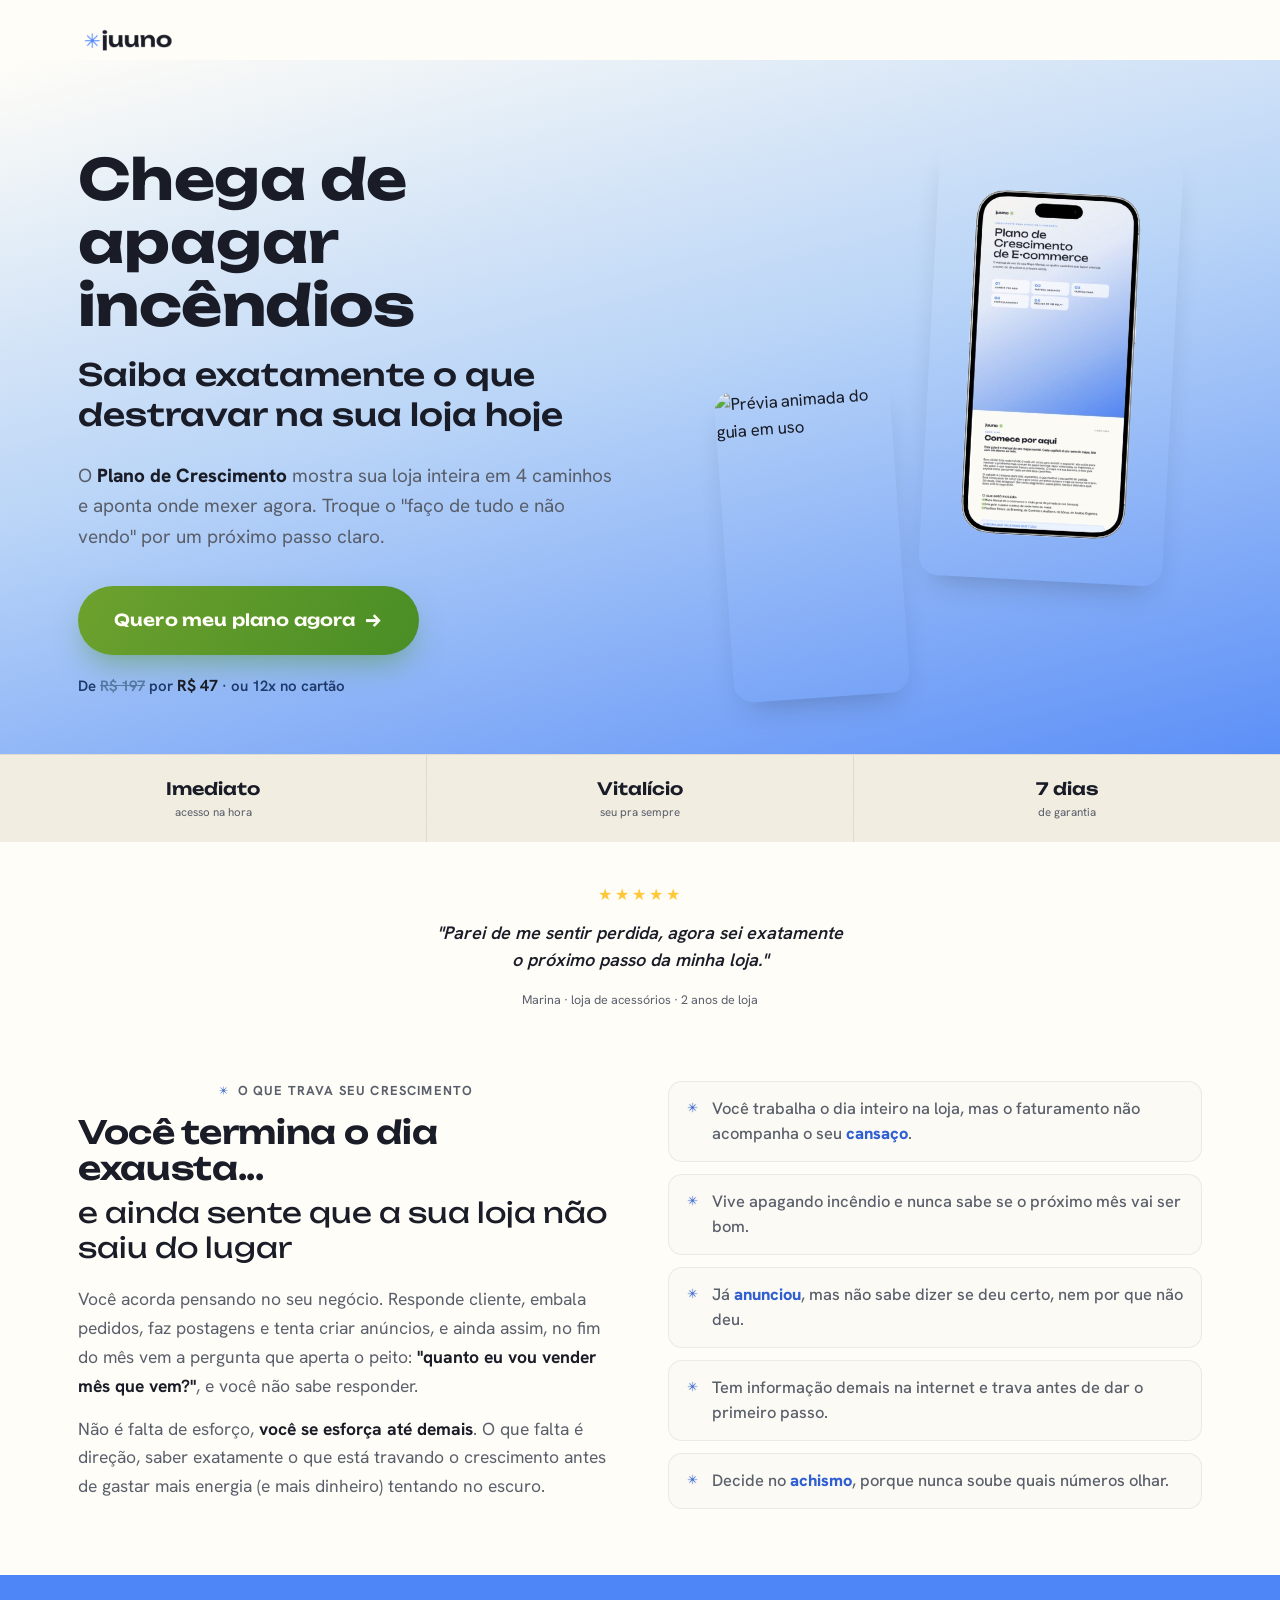
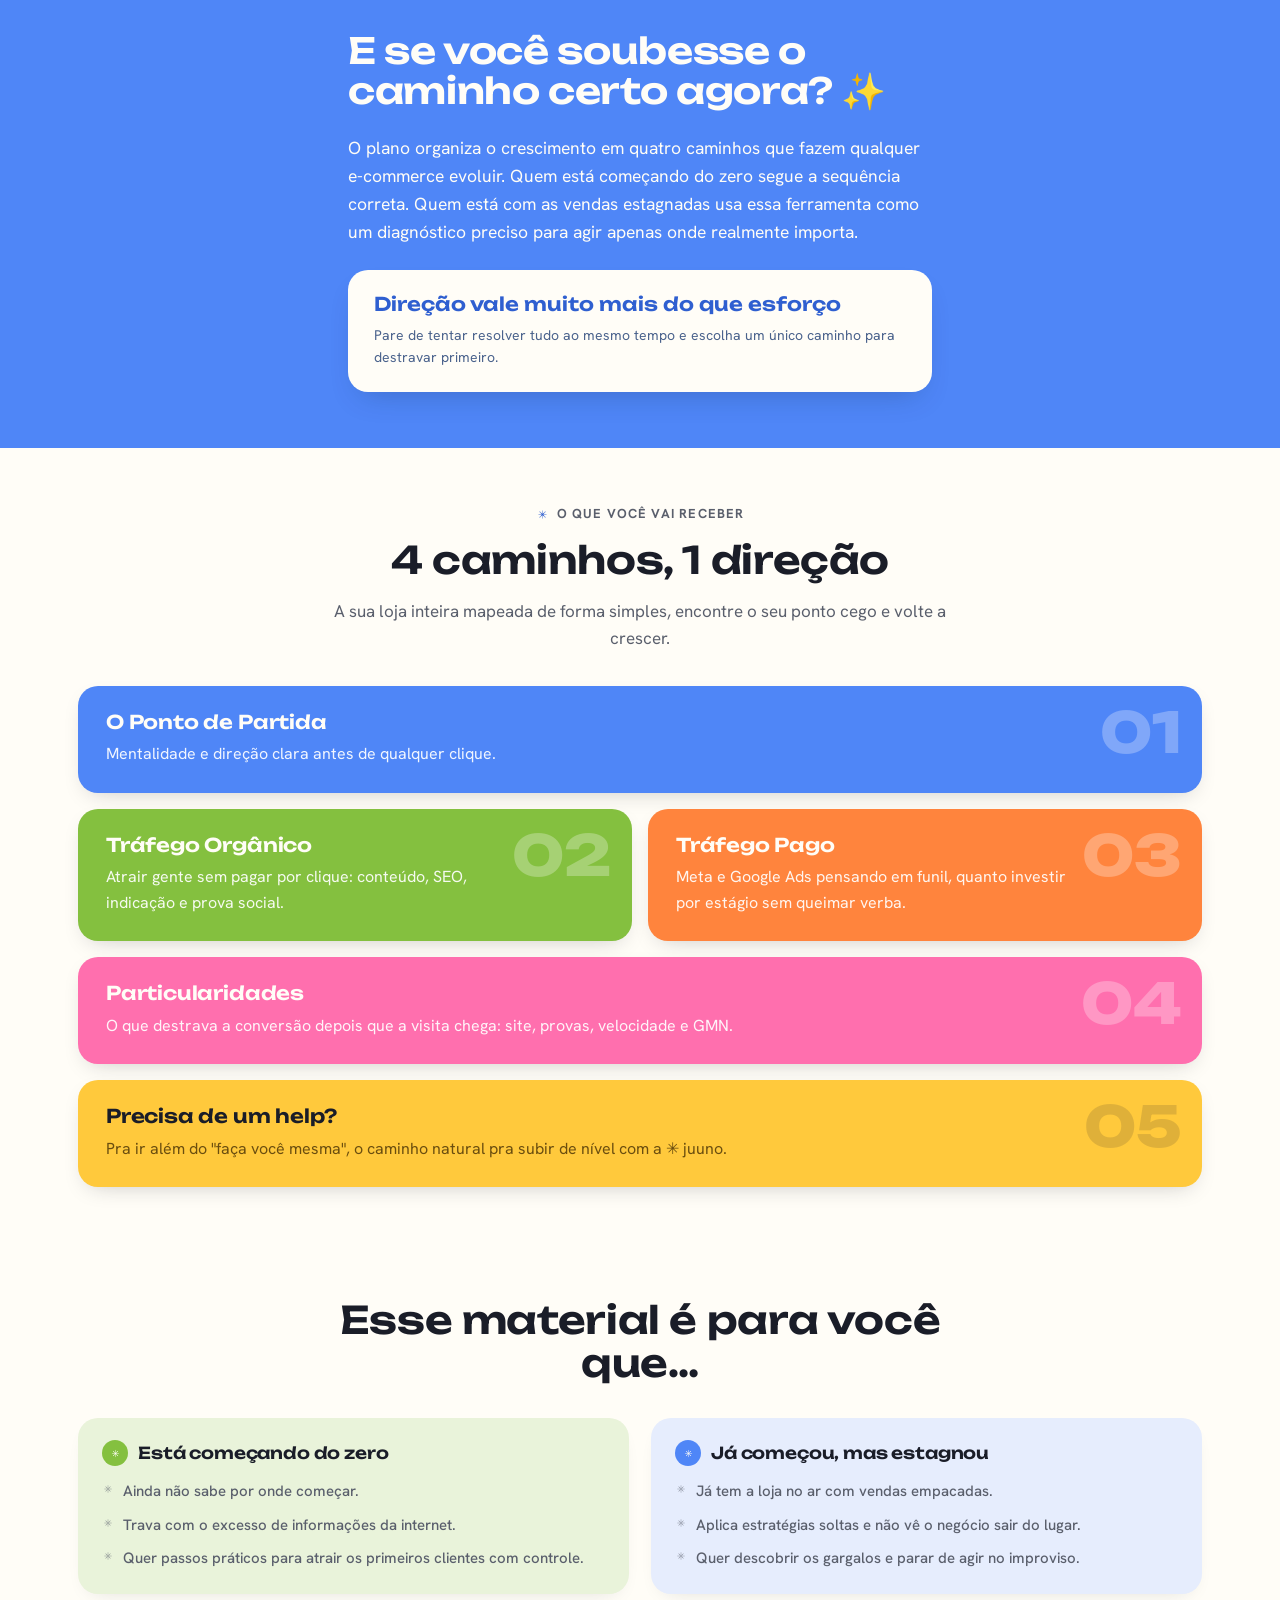
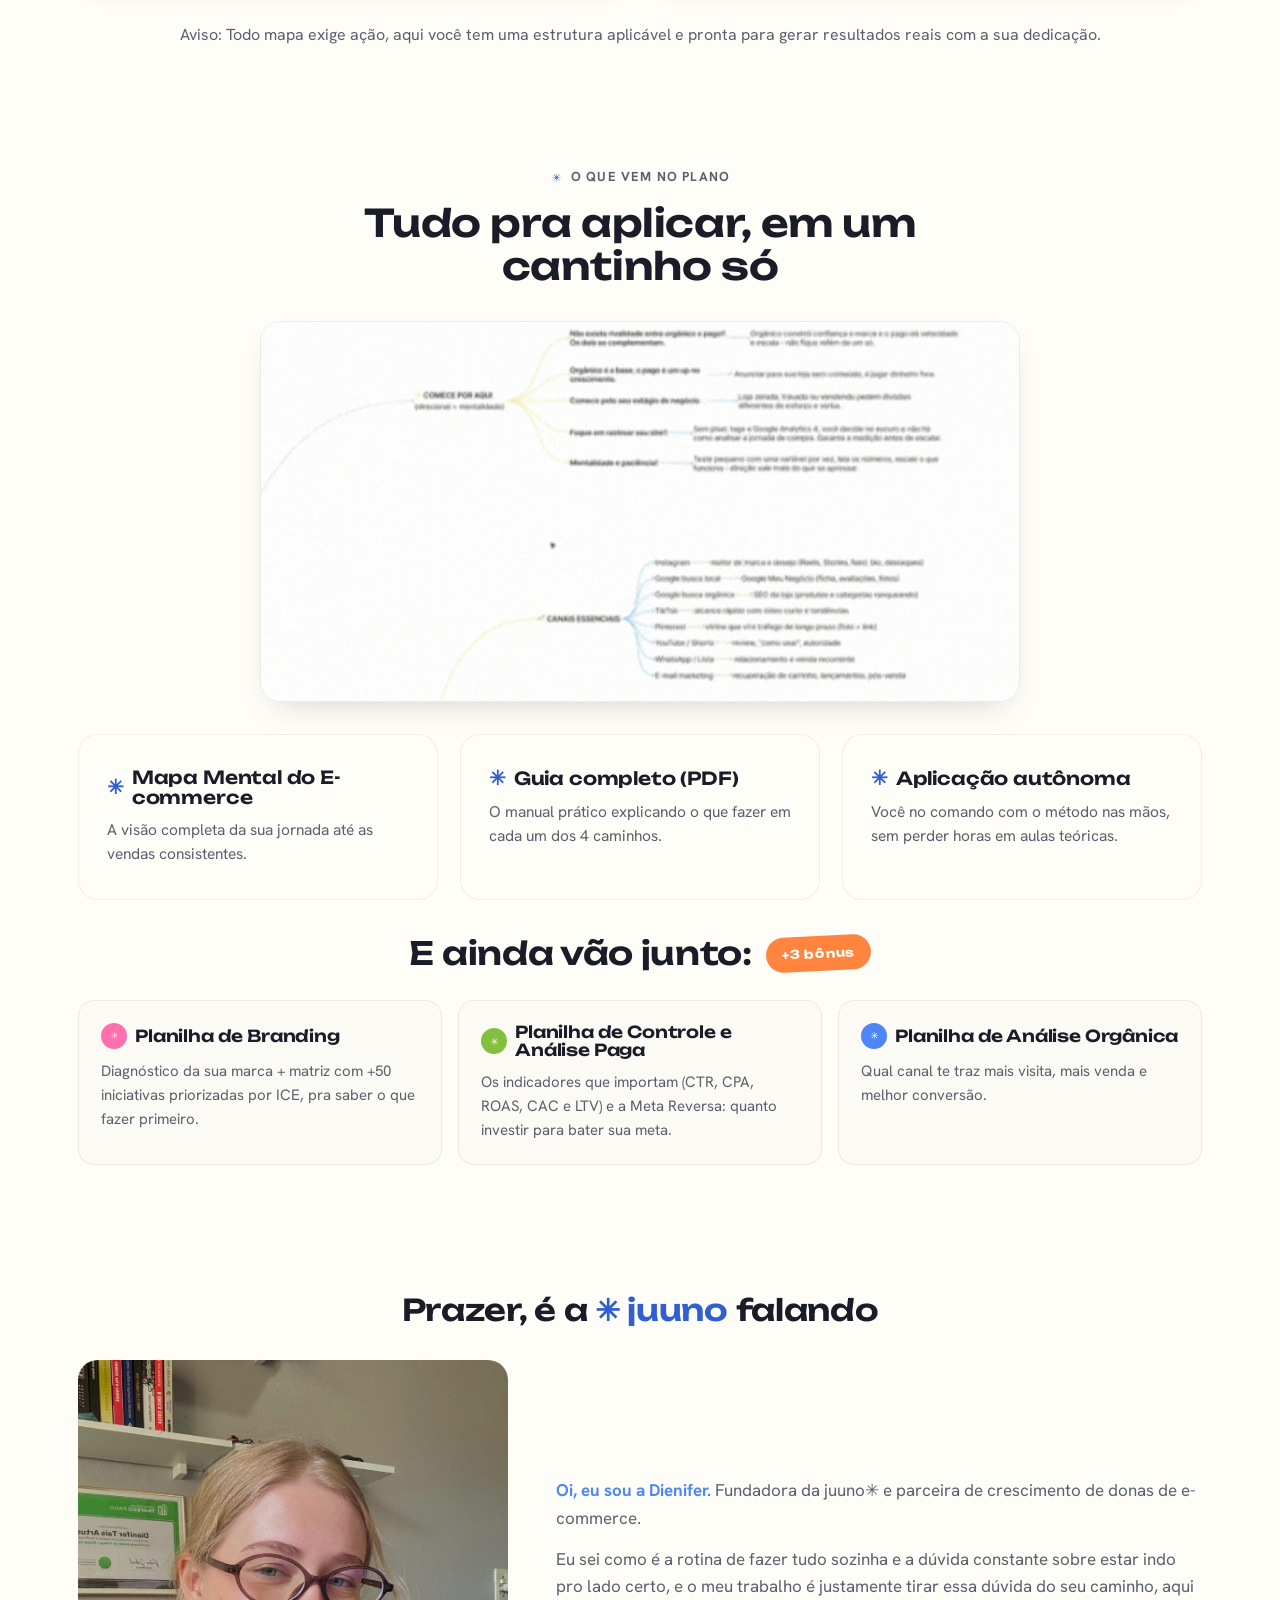
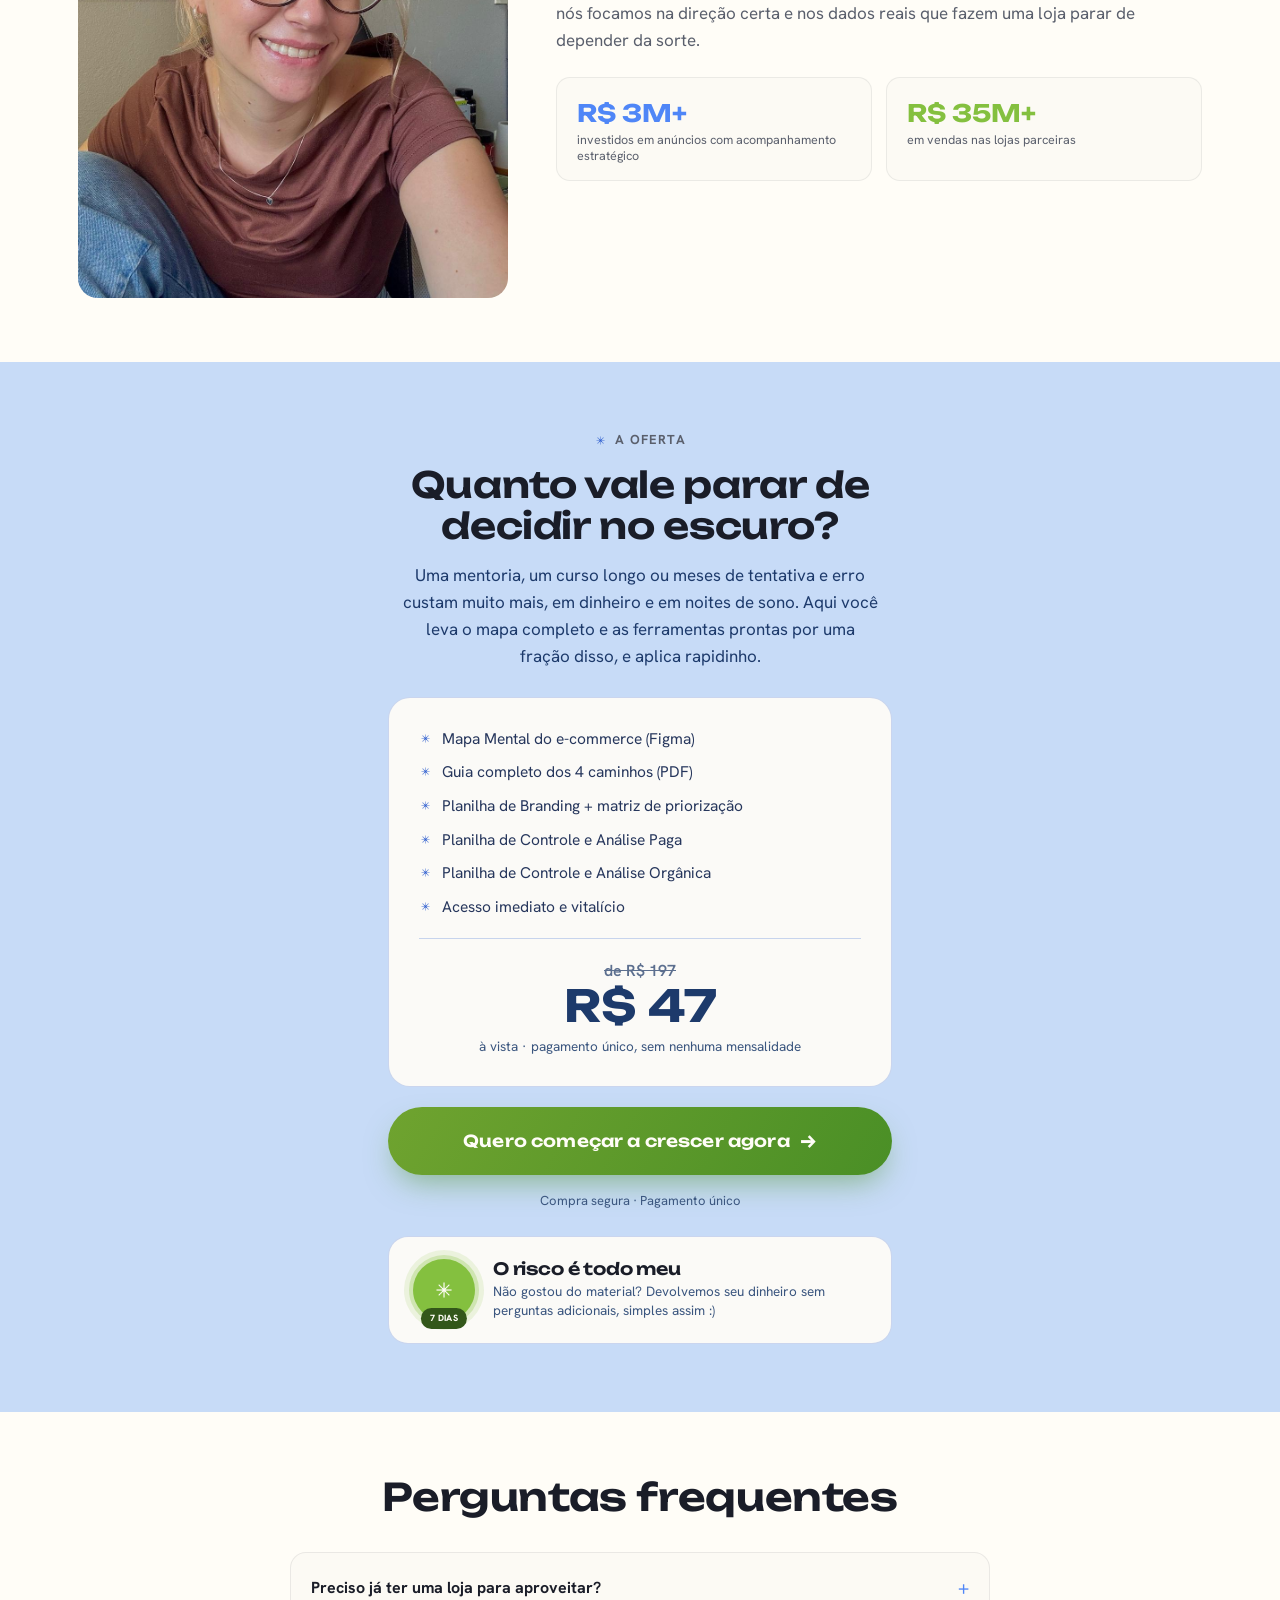
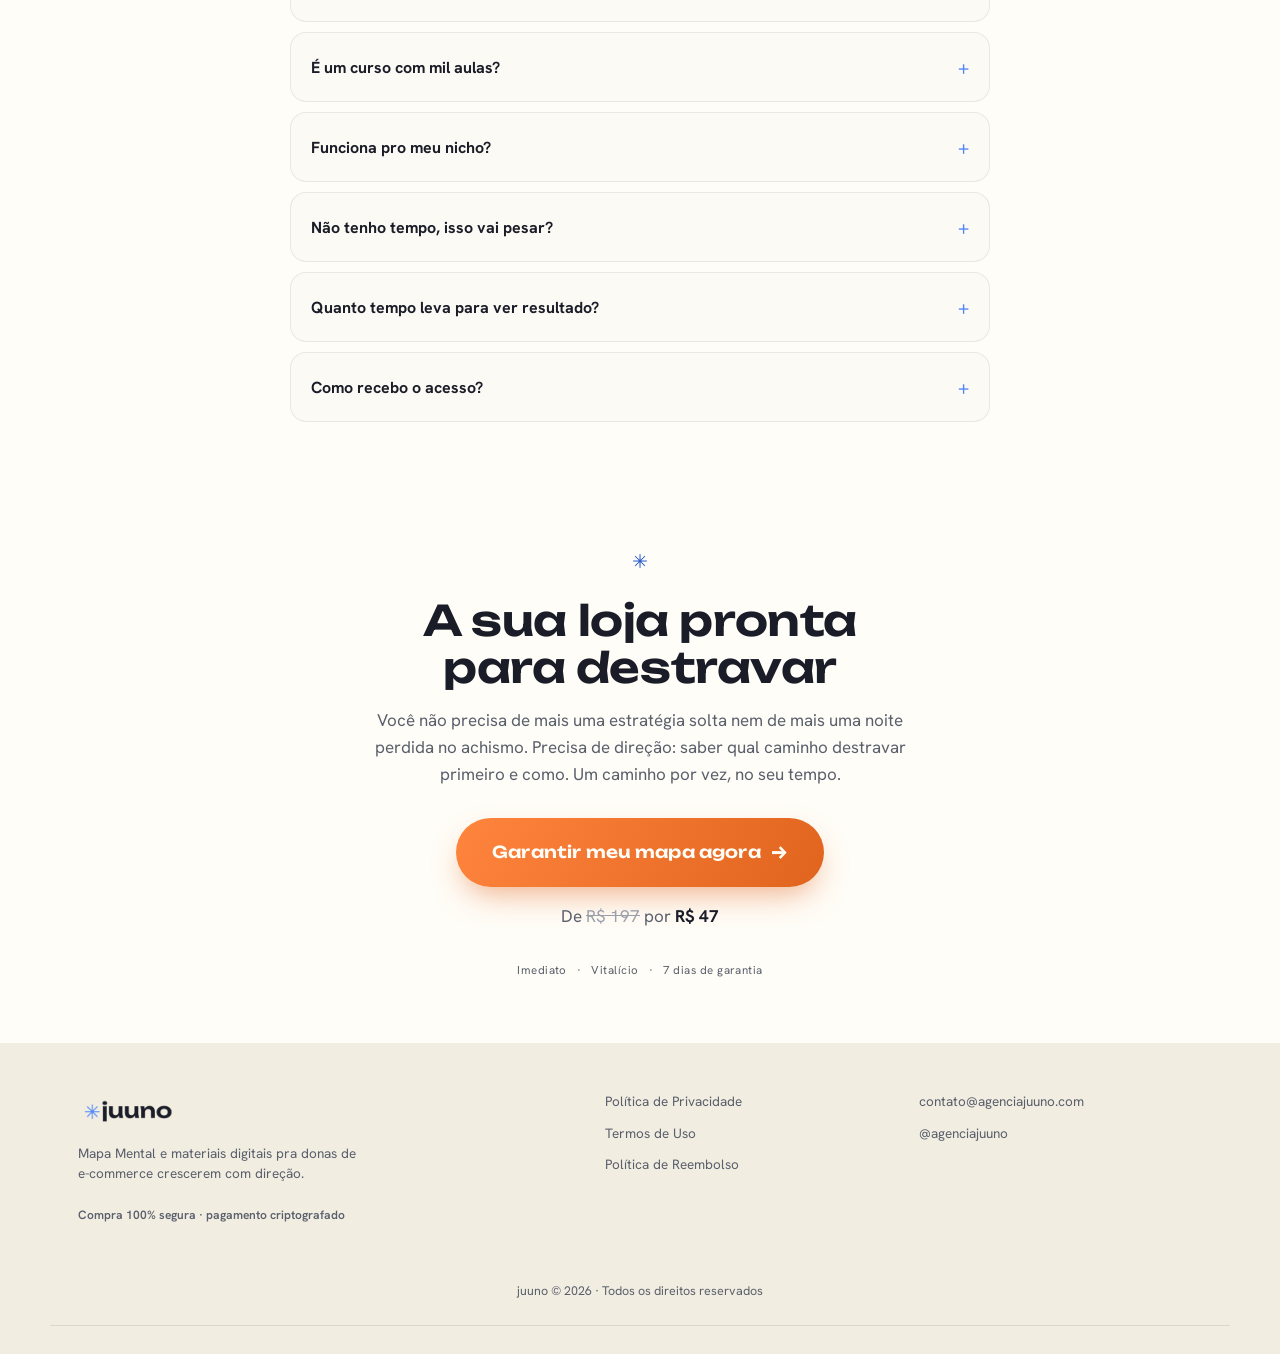
==== index.html @ b451f1db "Primeira publicação da LP: página de vendas, políticas de privacidade, termos de uso e reembolso Co-" ====
<!DOCTYPE html>
<html lang="pt-BR">
<head>
<!--
  NOTAS PARA A DIENIFER ANTES DE PUBLICAR (não aparecem para o visitante):
  1. Trocar o link do botão de compra — procure por data-checkout="#comprar" e troque pelo link real (Hotmart/Kiwify).
  2. Preço de ancoragem definido como R$ 197 e garantia como 7 dias (exemplos do próprio documento de copy). Ajuste se for outro valor.
-->
<meta charset="UTF-8">
<meta name="viewport" content="width=device-width, initial-scale=1.0">
<title>Plano de Crescimento de E-commerce: venda mais | juuno</title>
<meta name="description" content="Descubra o que trava a sua loja virtual e o que fazer para vender mais. Mapa mental, guia e planilhas prontas para o seu e-commerce crescer. Acesso por R$ 47.">
<link rel="canonical" href="/plano-de-crescimento-ecommerce">

<!-- Brand fonts (Unbounded + Hanken Grotesk) are embedded below as @font-face, self-hosted so the page has zero external font requests. -->

<script type="application/ld+json">
{
  "@context": "https://schema.org",
  "@type": "FAQPage",
  "mainEntity": [
    {"@type":"Question","name":"Preciso já ter uma loja para aproveitar?","acceptedAnswer":{"@type":"Answer","text":"Não. O material atende quem está começando do zero e quem já vende mas estagnou. Muda só o seu ponto de partida."}},
    {"@type":"Question","name":"É um curso com dezenas de aulas em vídeo?","acceptedAnswer":{"@type":"Answer","text":"Não. É um material de estudo e aplicação (mapa mental, guia em PDF e planilhas) para você aplicar no seu ritmo. Direto ao ponto, sem enrolação."}},
    {"@type":"Question","name":"Funciona para o meu nicho?","acceptedAnswer":{"@type":"Answer","text":"Sim. Os 4 caminhos valem para qualquer e-commerce, você adapta as ações à sua realidade."}},
    {"@type":"Question","name":"Não tenho tempo para mais uma estratégia. Isso vai pesar?","acceptedAnswer":{"@type":"Answer","text":"A proposta é o contrário: te dar direção para você fazer menos e no lugar certo. A regra do material é escolher um caminho por vez."}},
    {"@type":"Question","name":"Quanto tempo leva para ver resultado?","acceptedAnswer":{"@type":"Answer","text":"Depende da sua aplicação, a clareza e a direção são imediatas. O resultado vem de agir no caminho certo."}},
    {"@type":"Question","name":"Como recebo o acesso?","acceptedAnswer":{"@type":"Answer","text":"Logo após a compra, por e-mail, com tudo para baixar na hora."}},
    {"@type":"Question","name":"Meu e-commerce não vende, o que fazer?","acceptedAnswer":{"@type":"Answer","text":"O primeiro passo é descobrir qual dos 4 caminhos de crescimento está travado: direcional, tráfego orgânico, tráfego pago ou particularidades da loja. O Plano de Crescimento organiza esse diagnóstico para você agir só onde importa."}}
  ]
}
</script>

<style>

@font-face {
  font-family:'Unbounded';
  src:url([data-uri]) format('truetype-variations'), url([data-uri]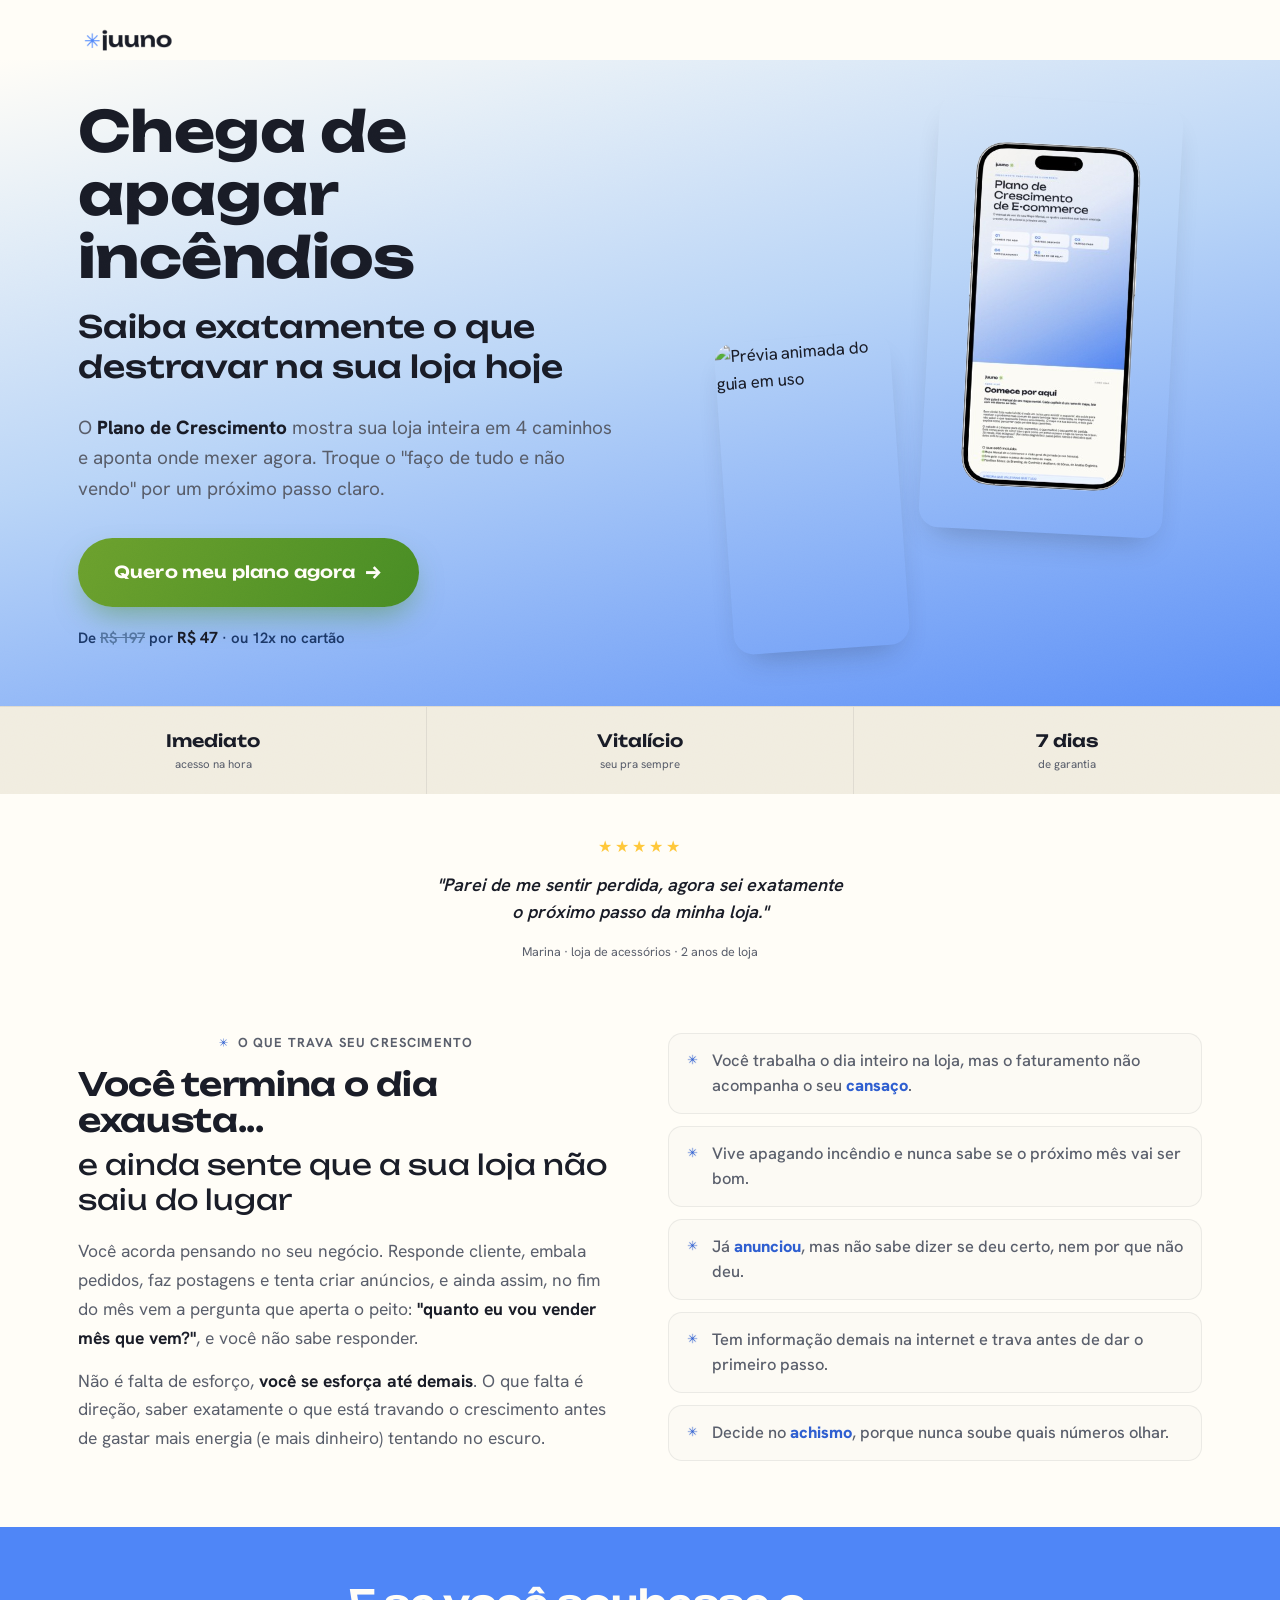
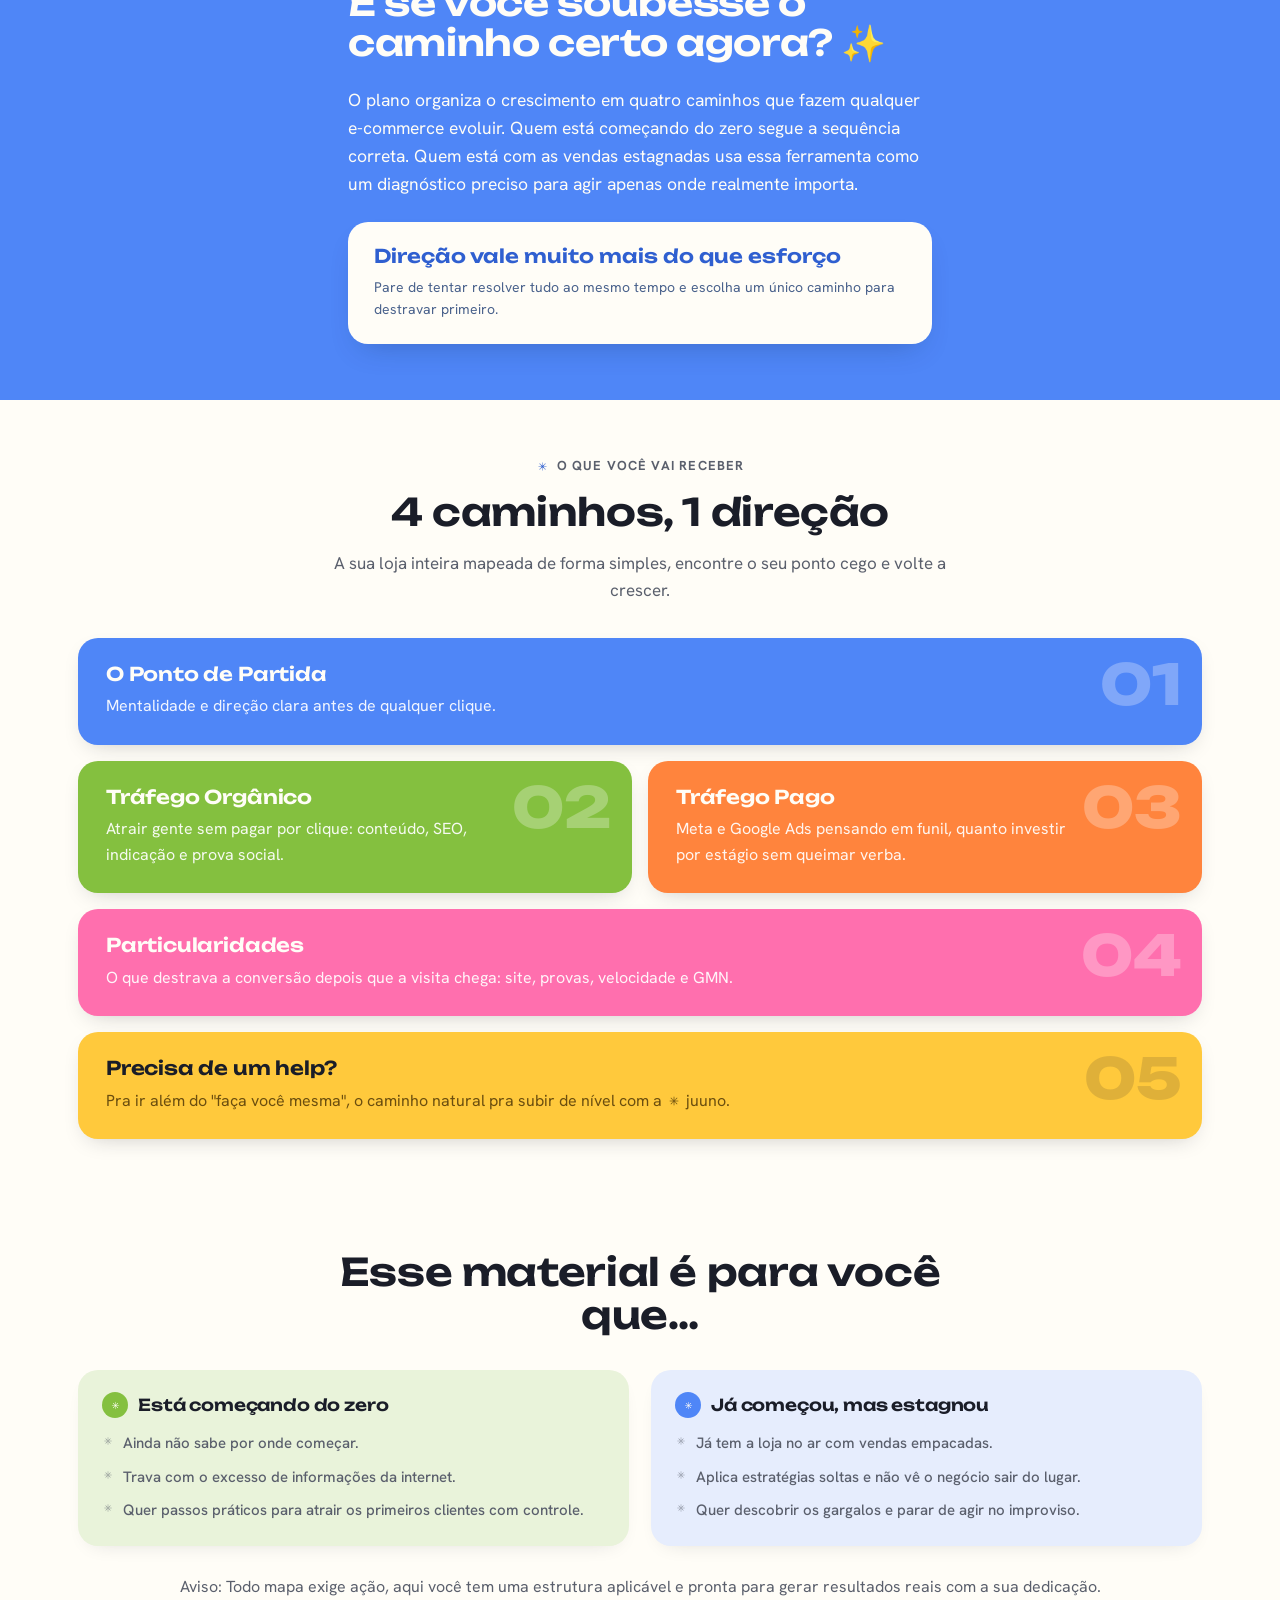
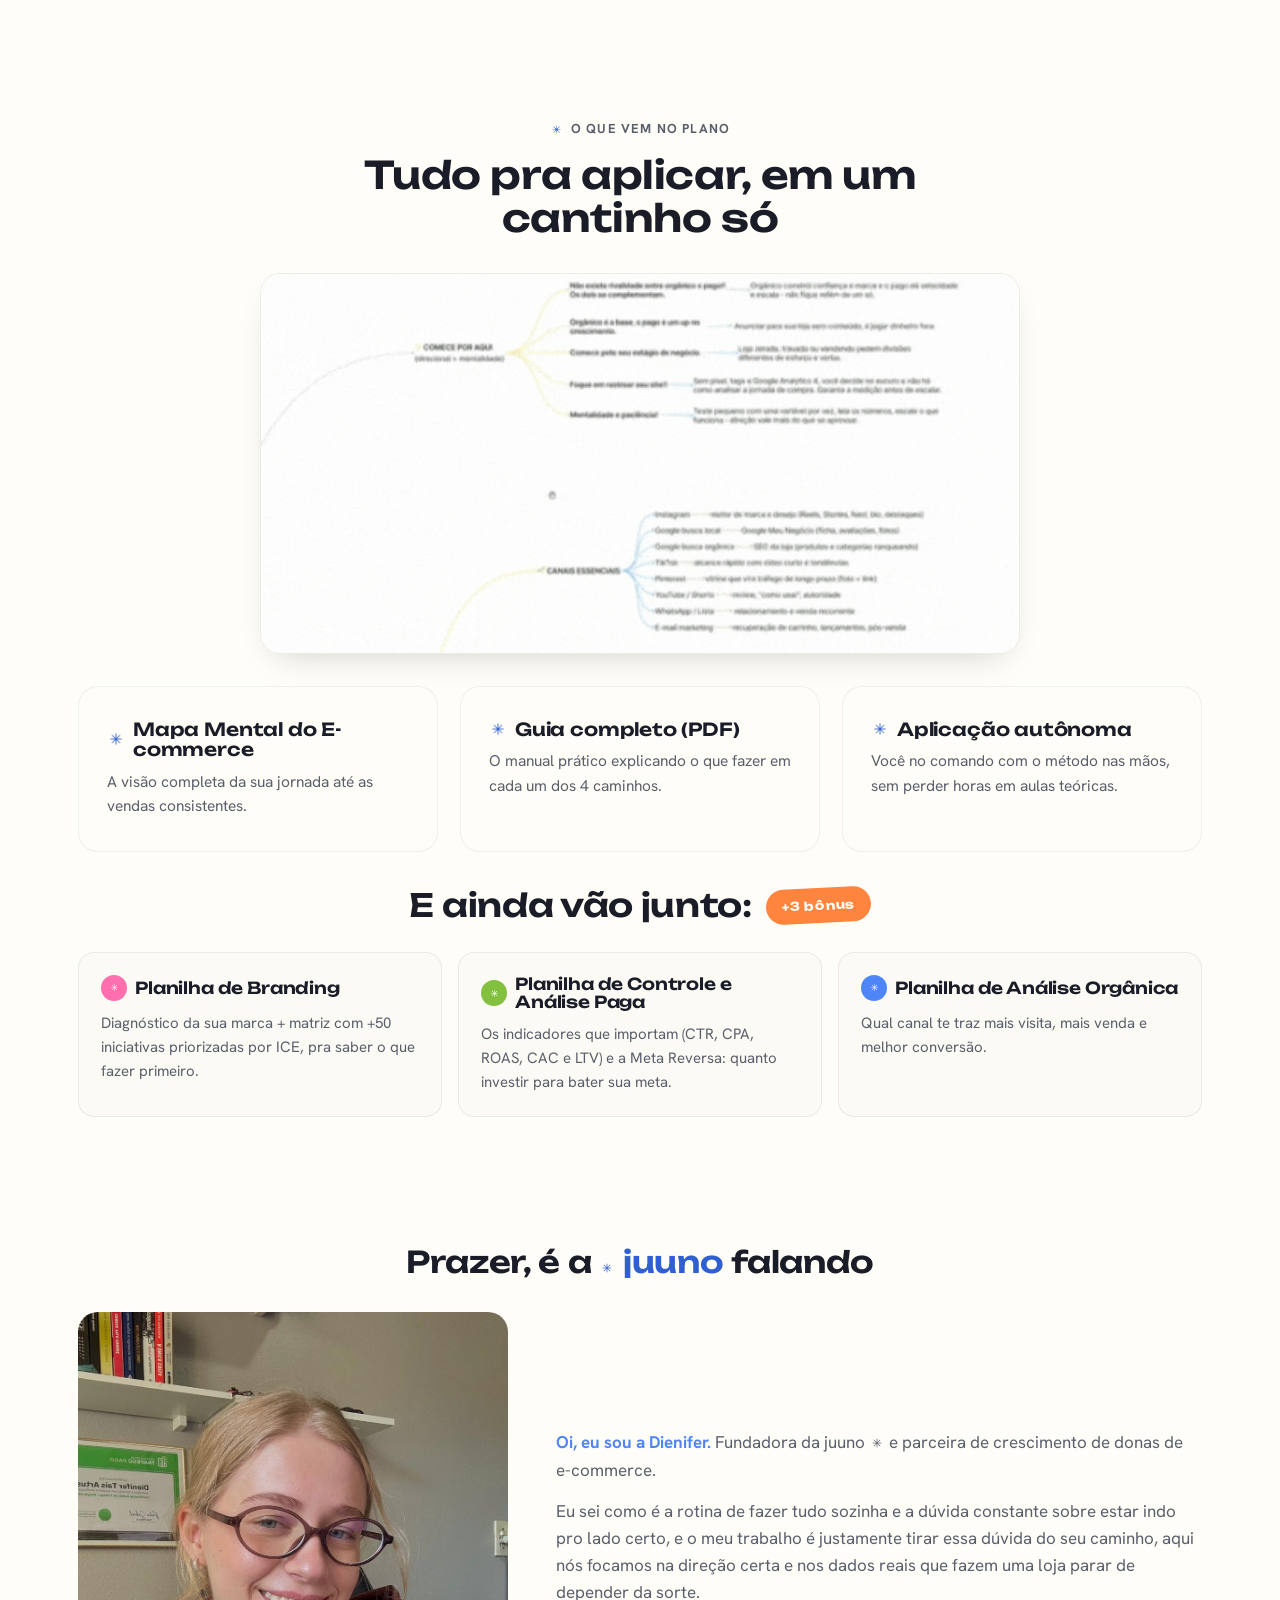
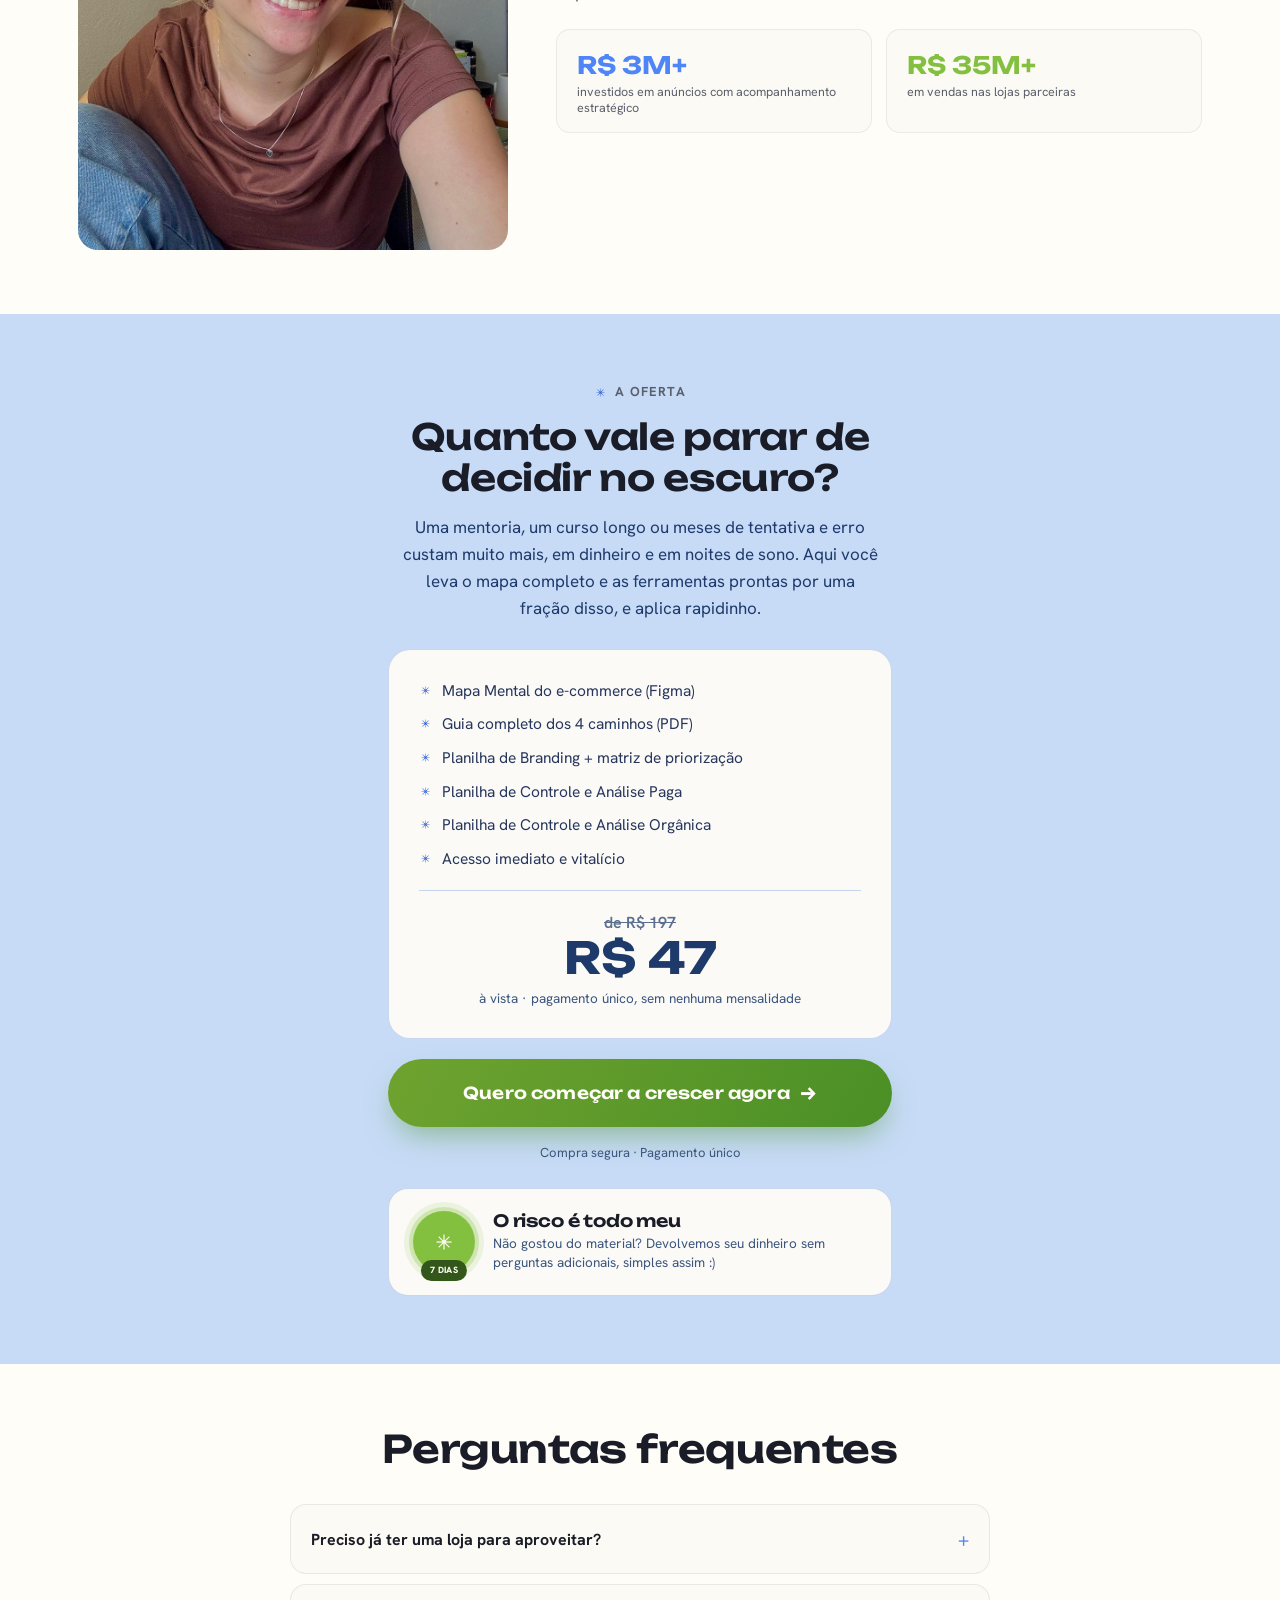
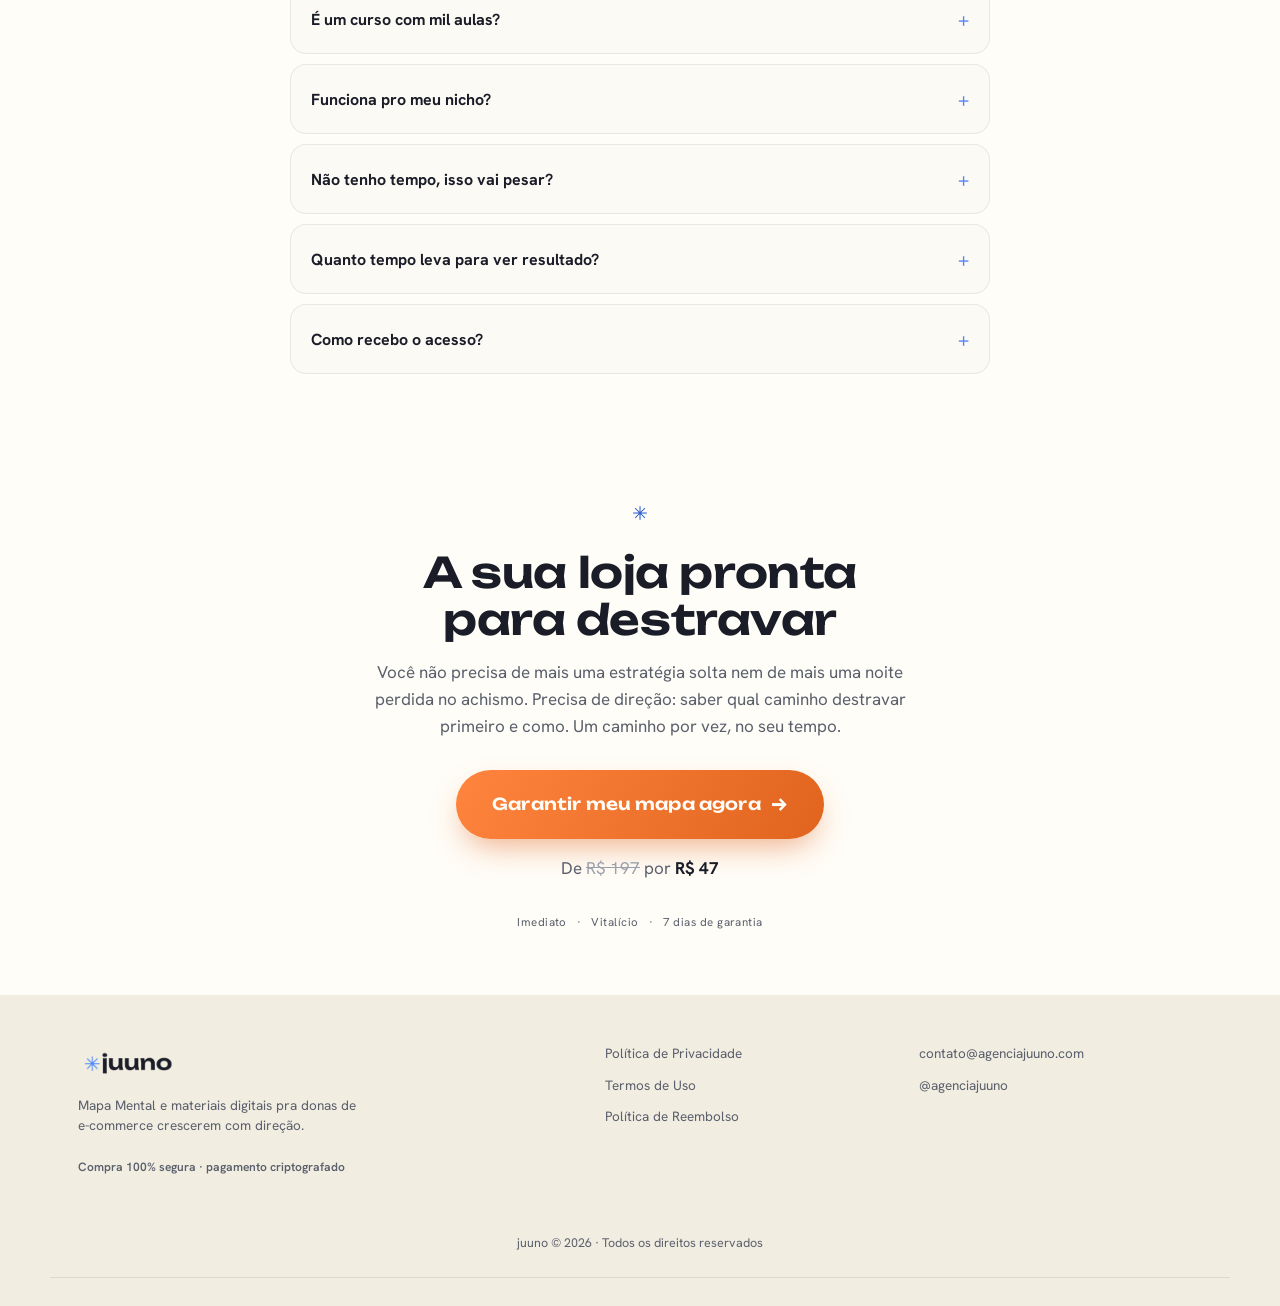
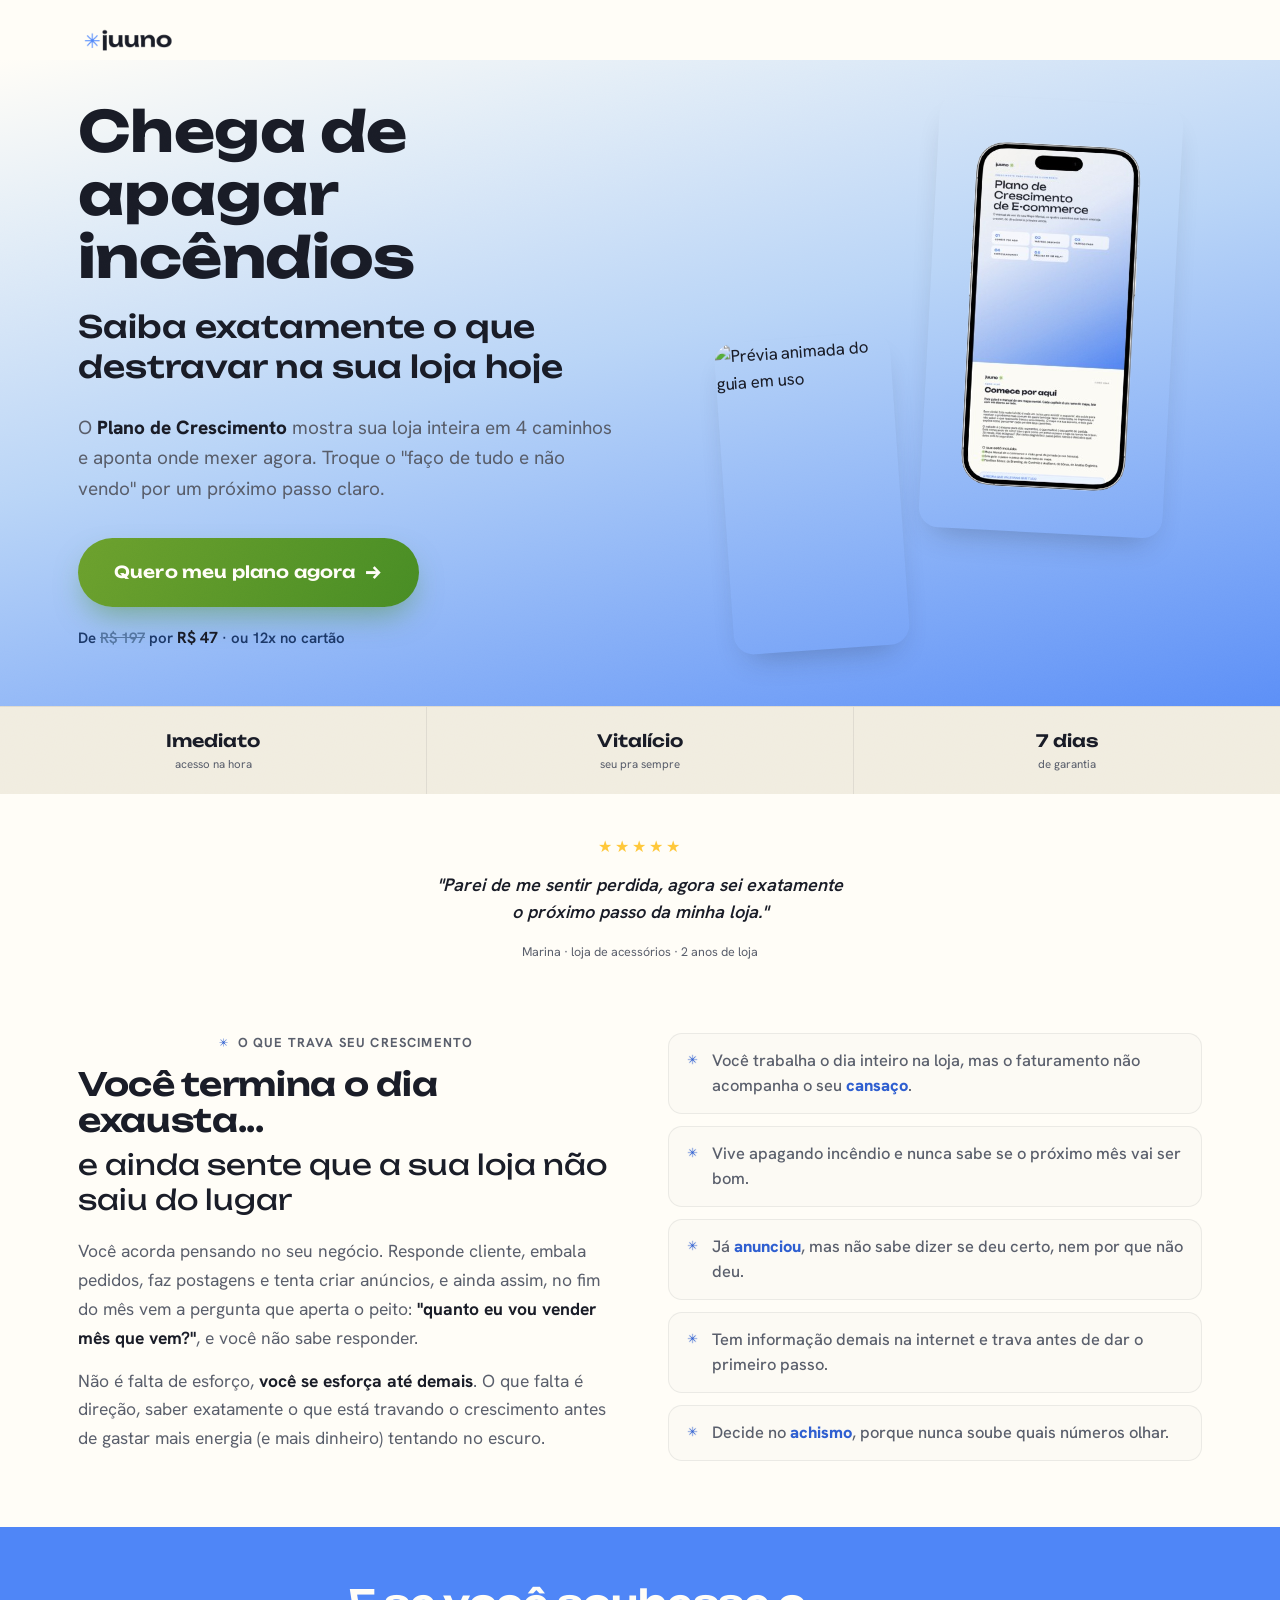
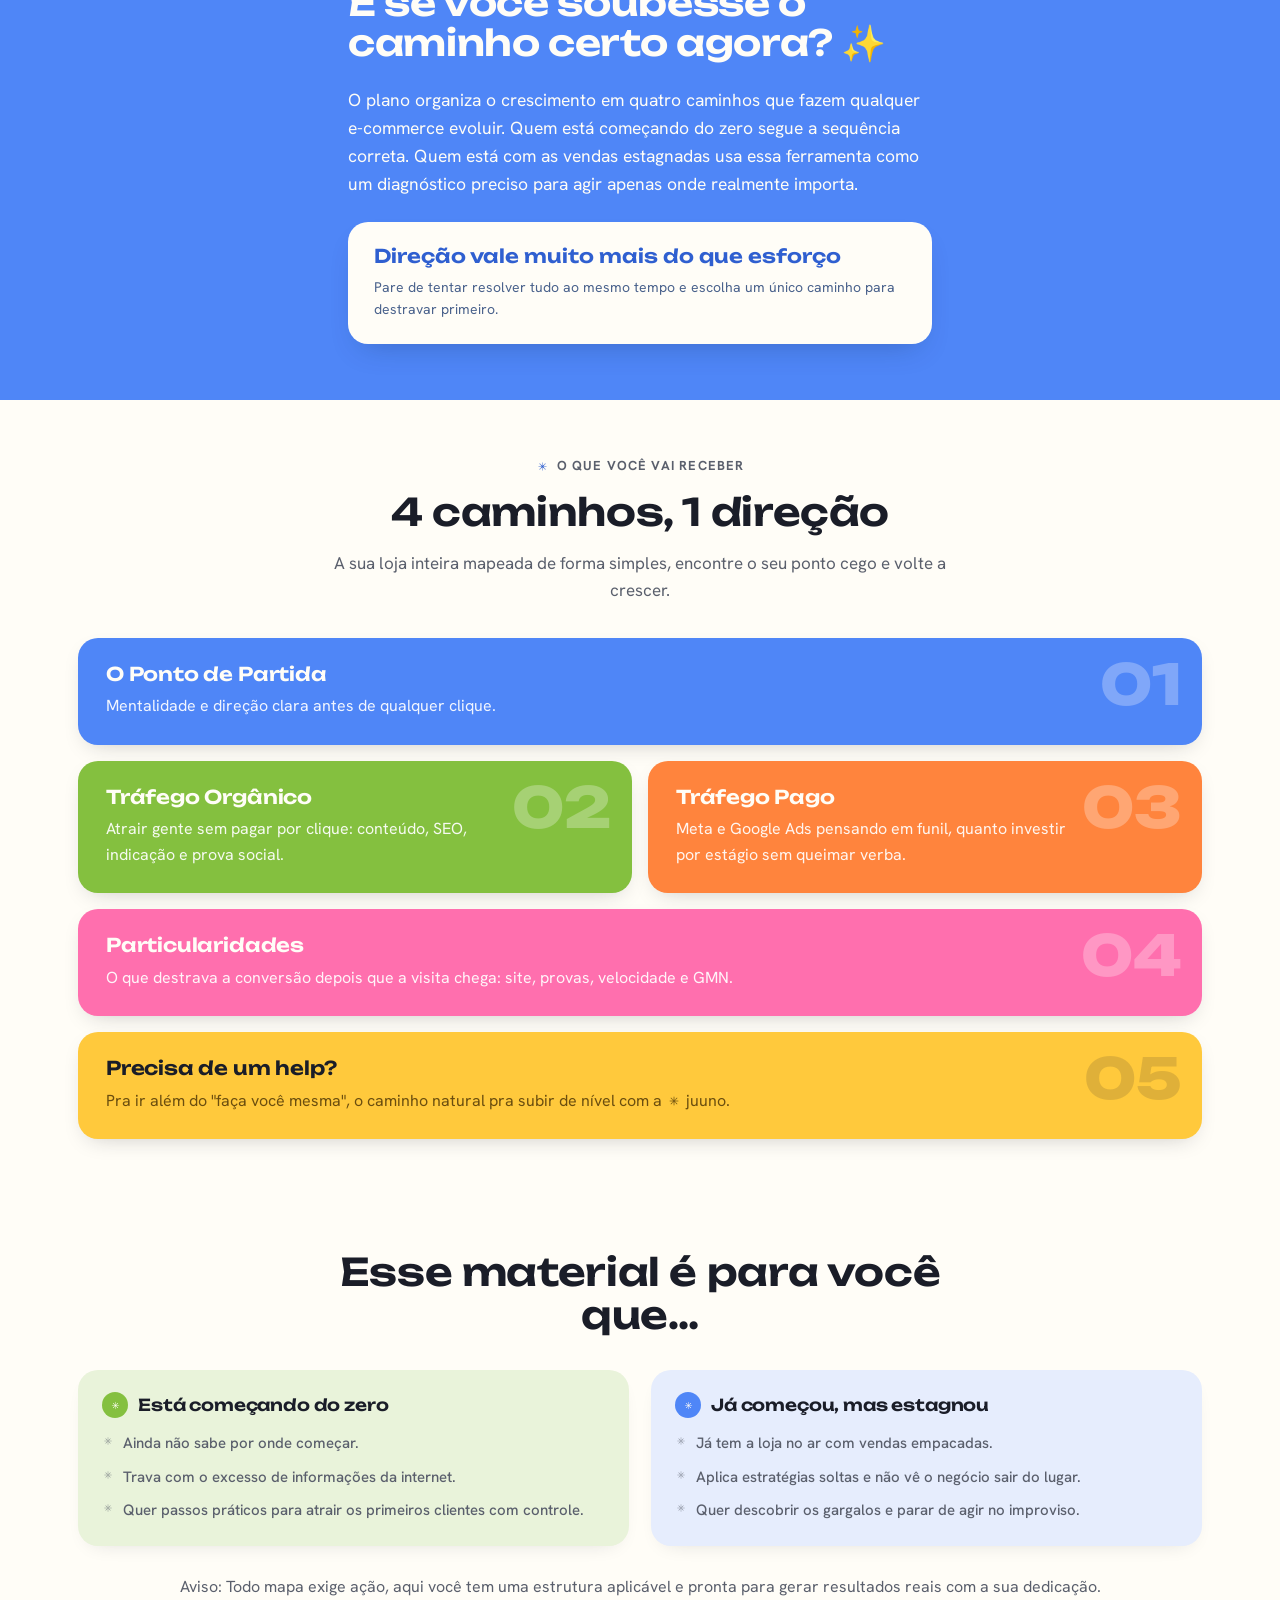
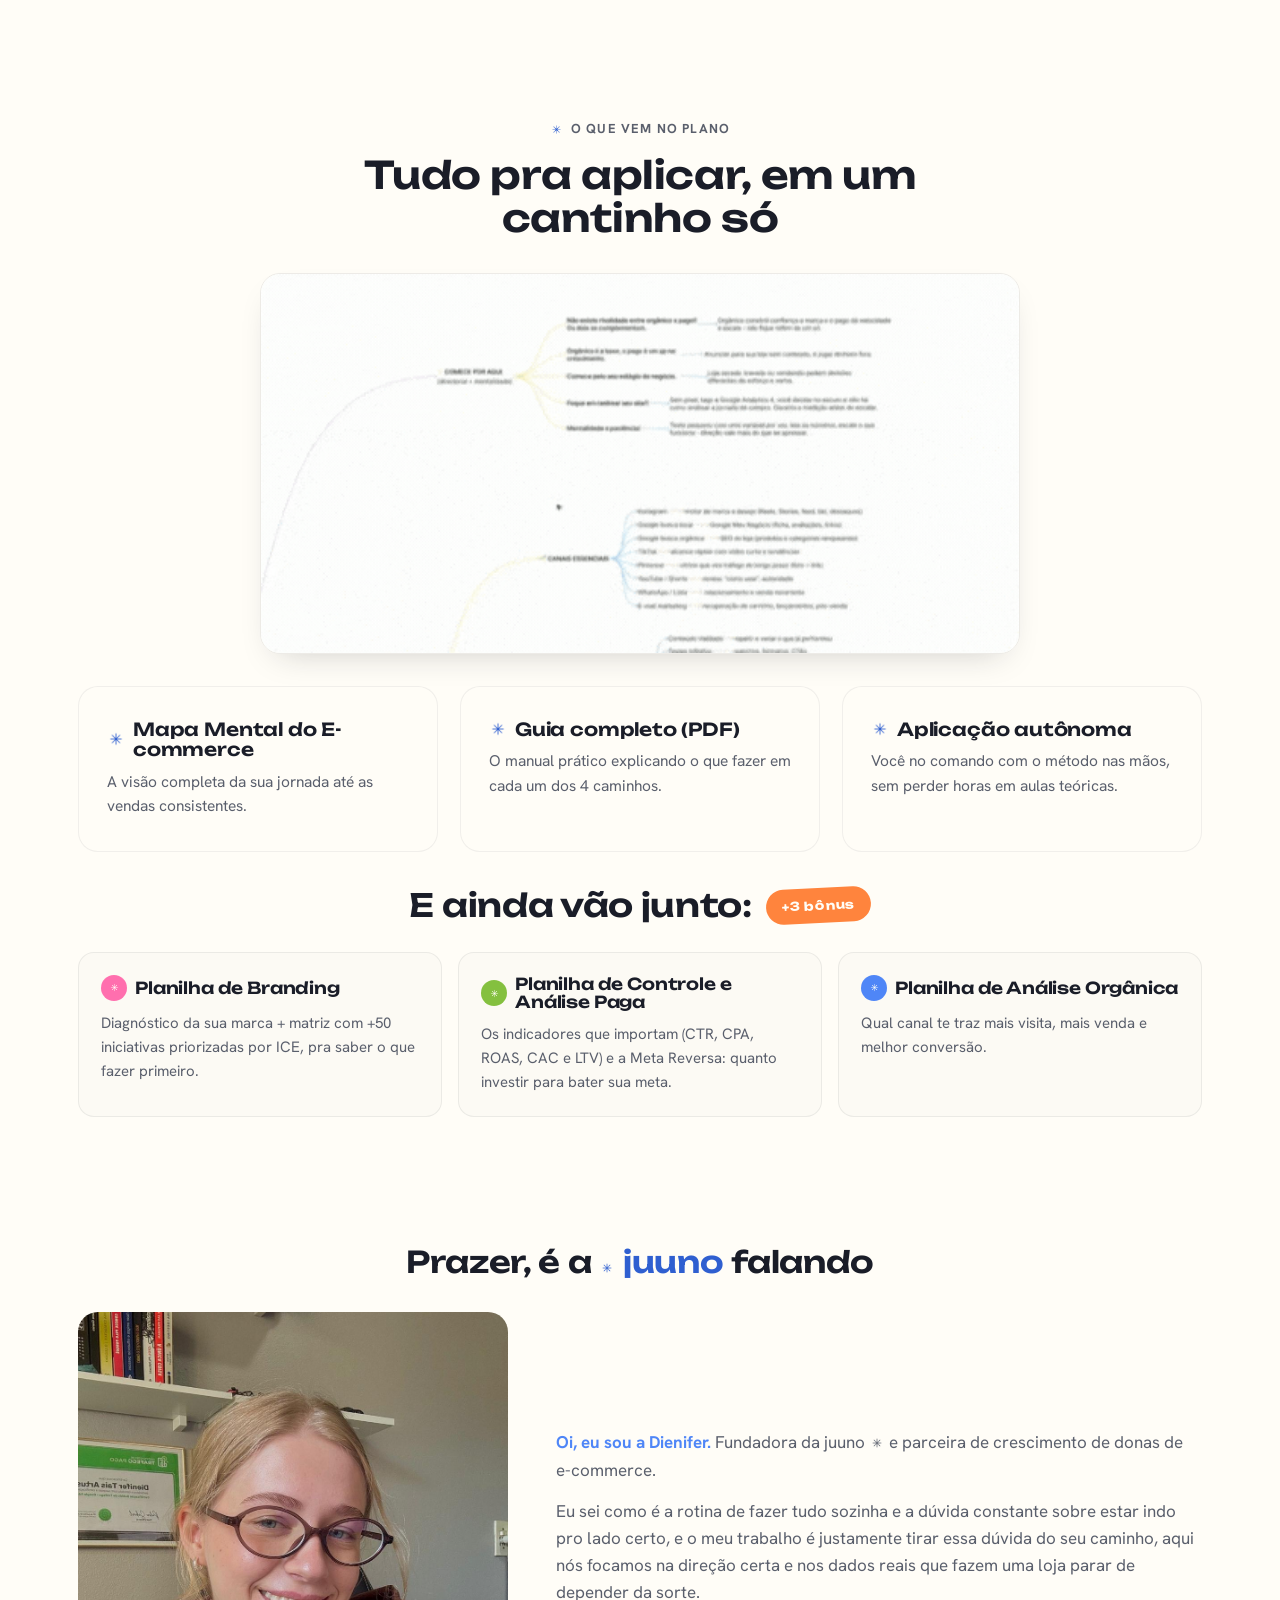
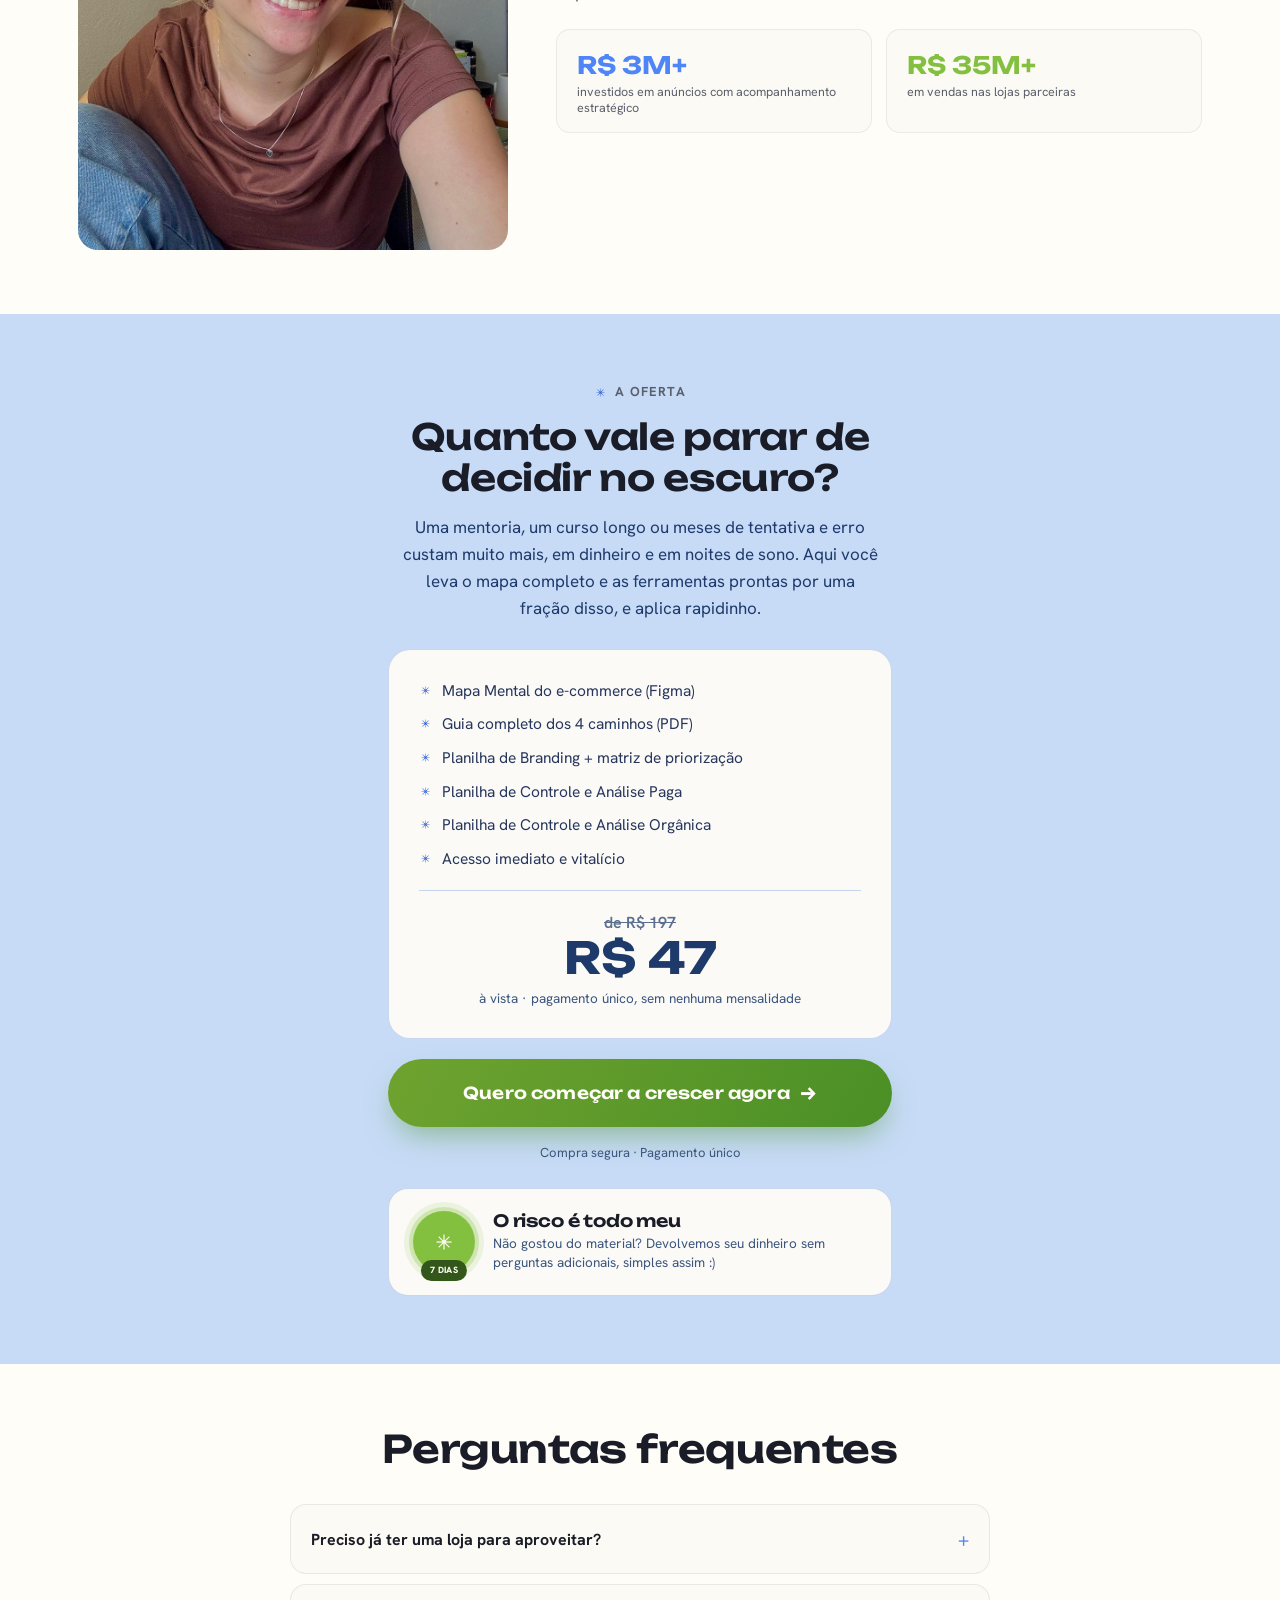
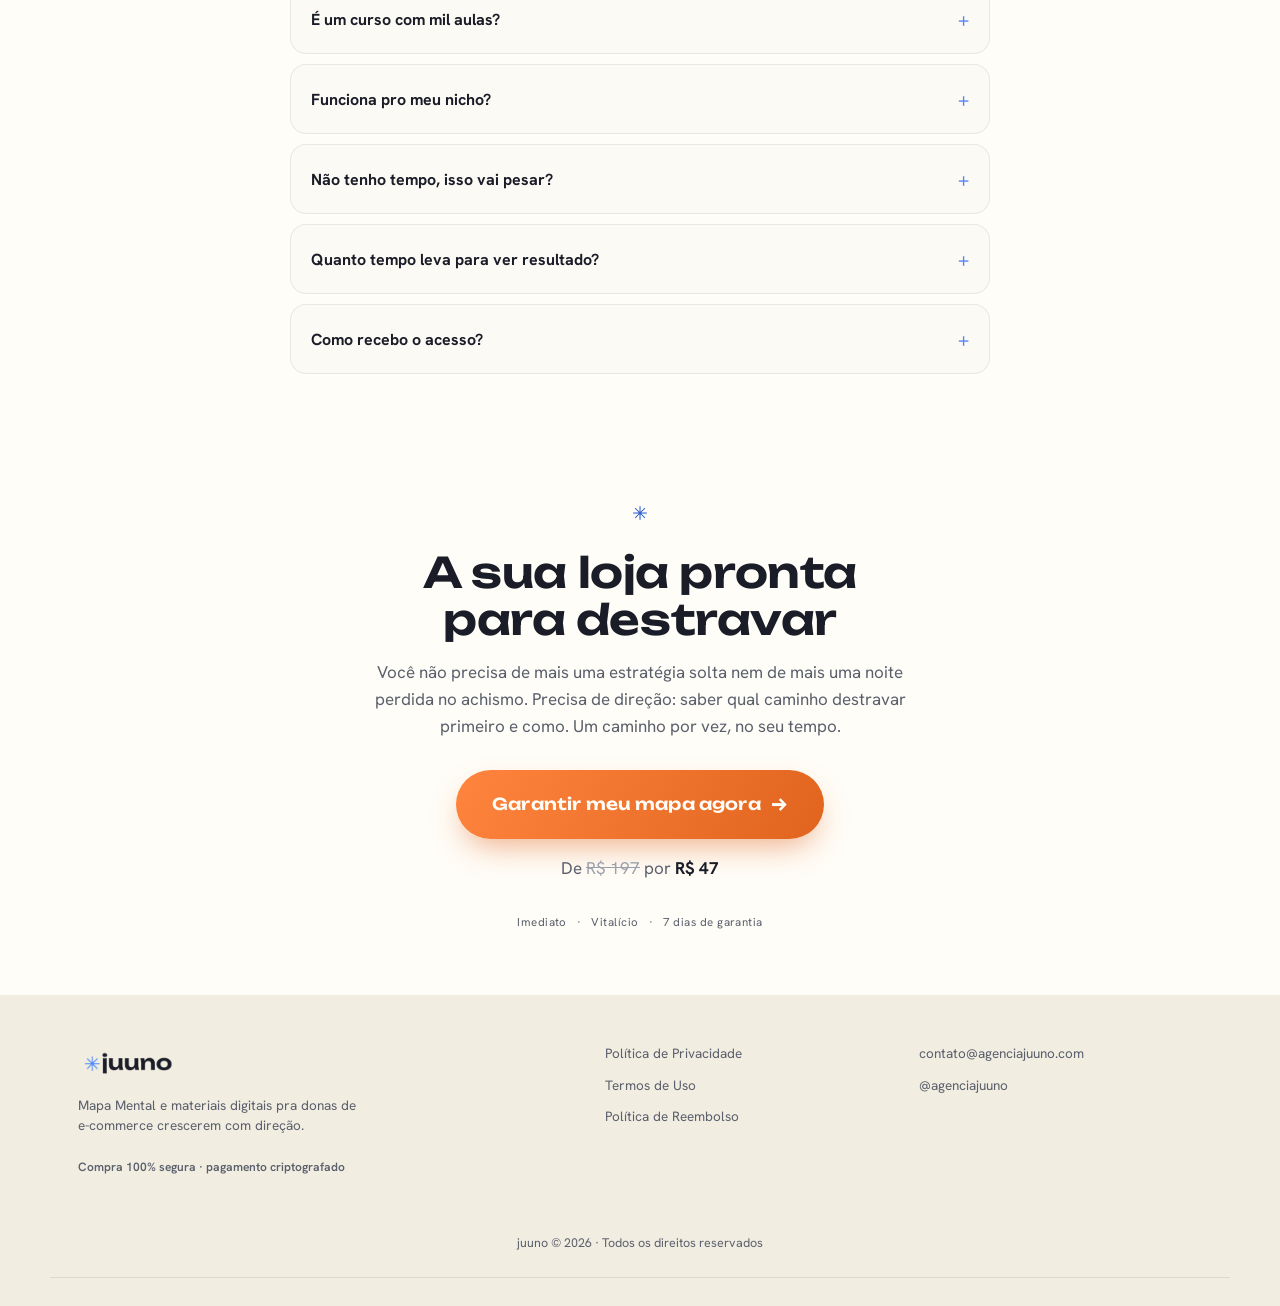
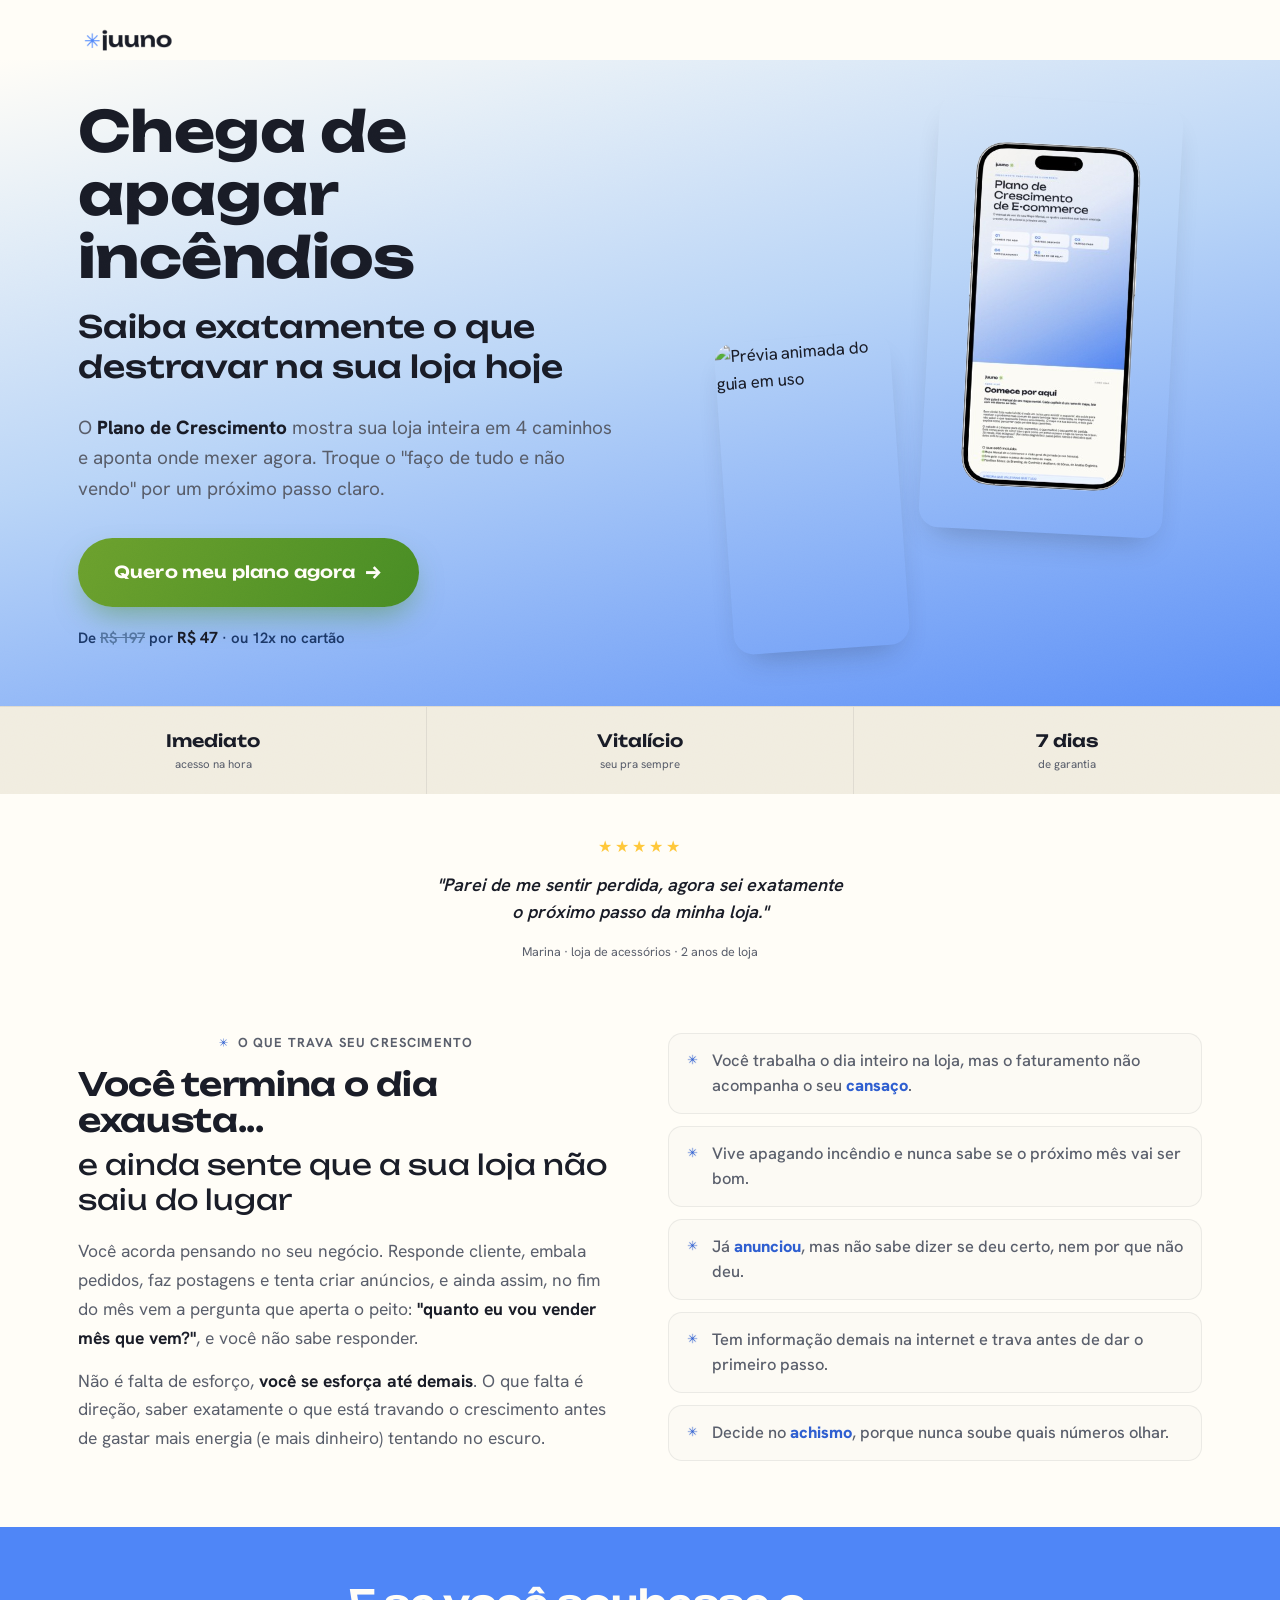
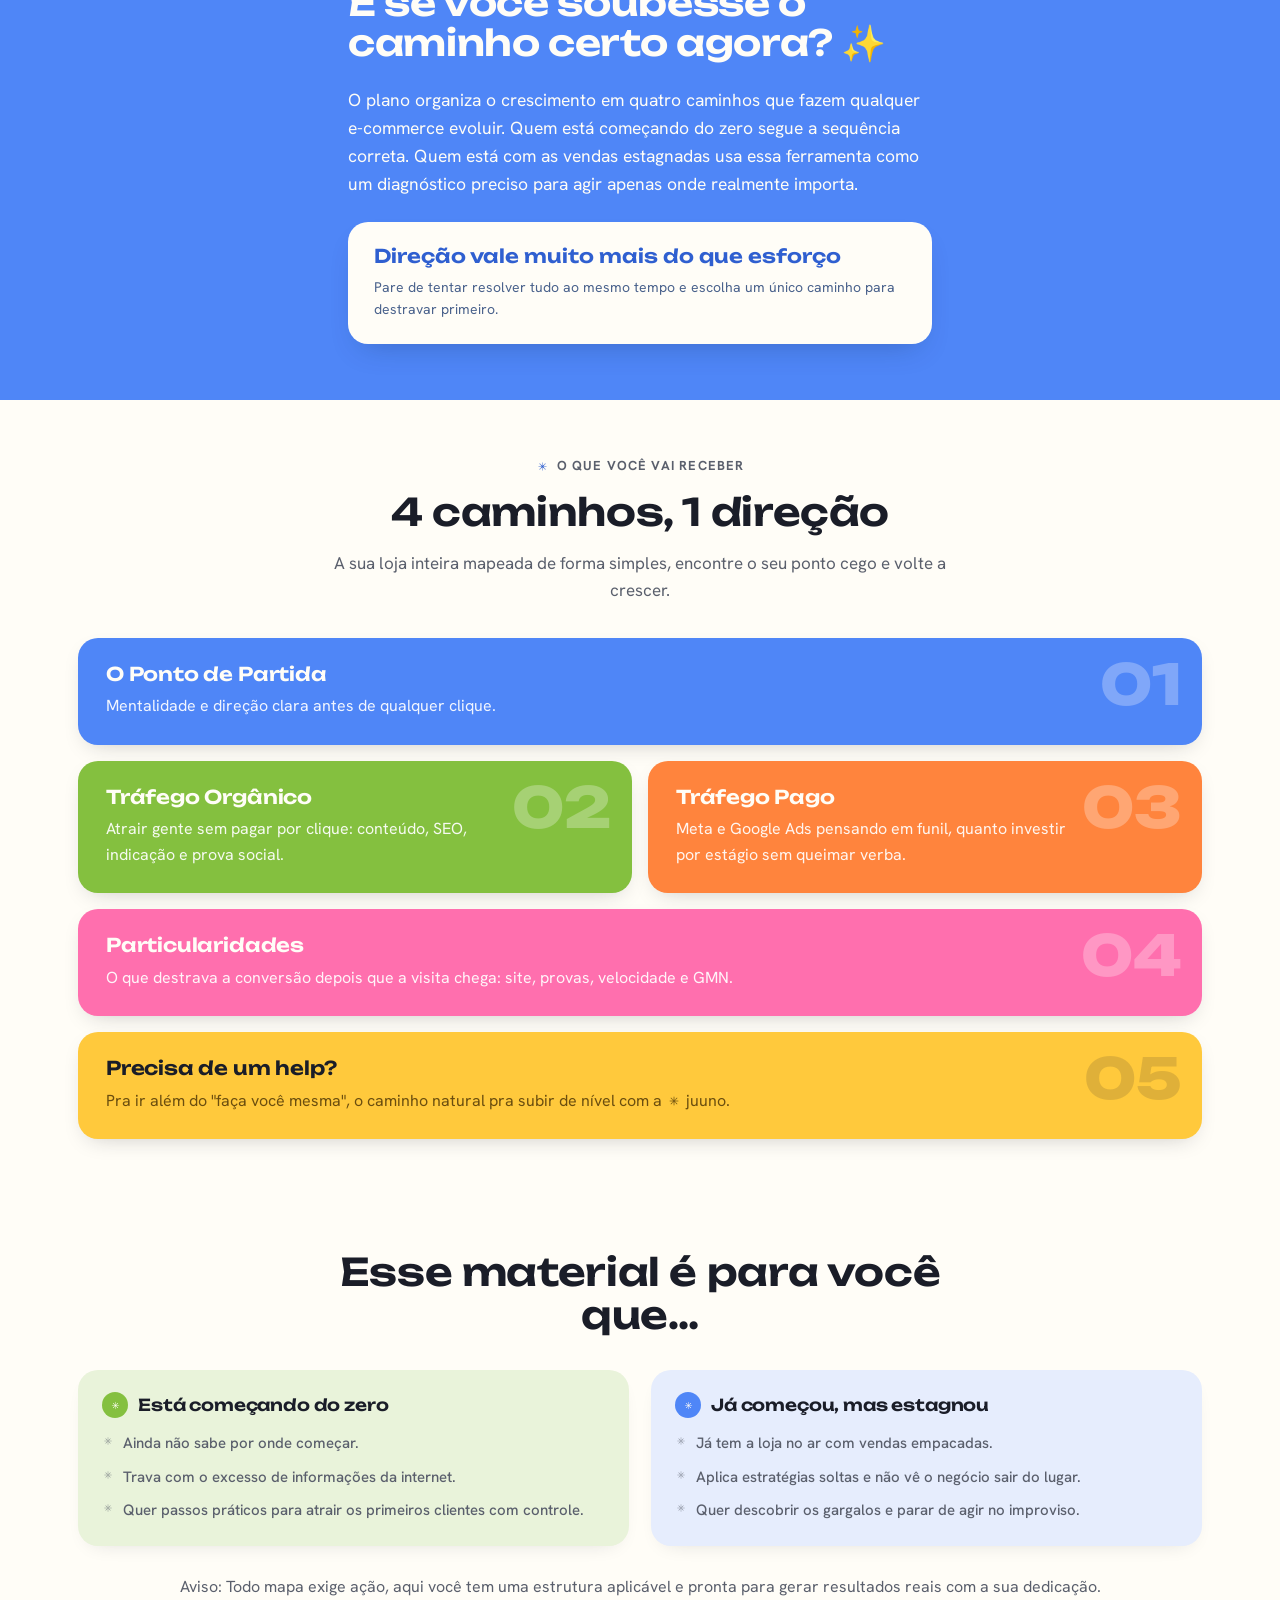
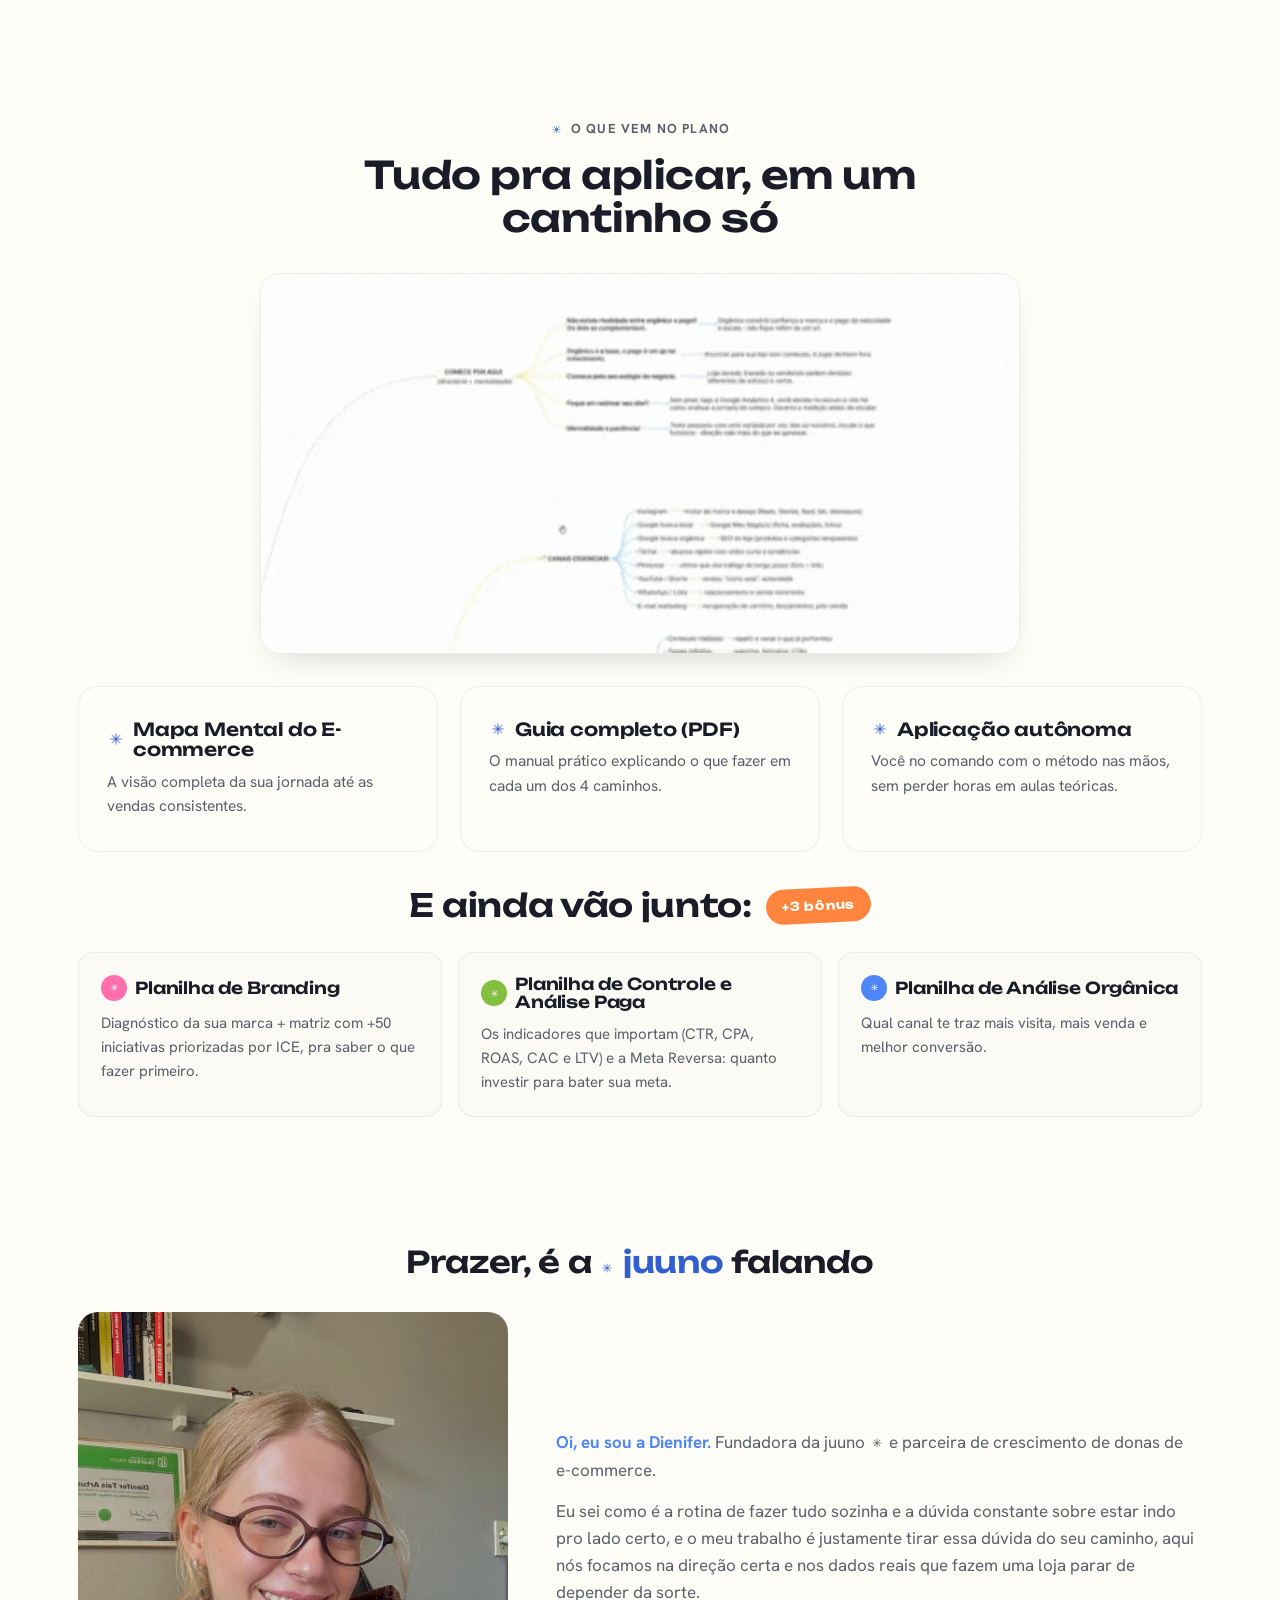
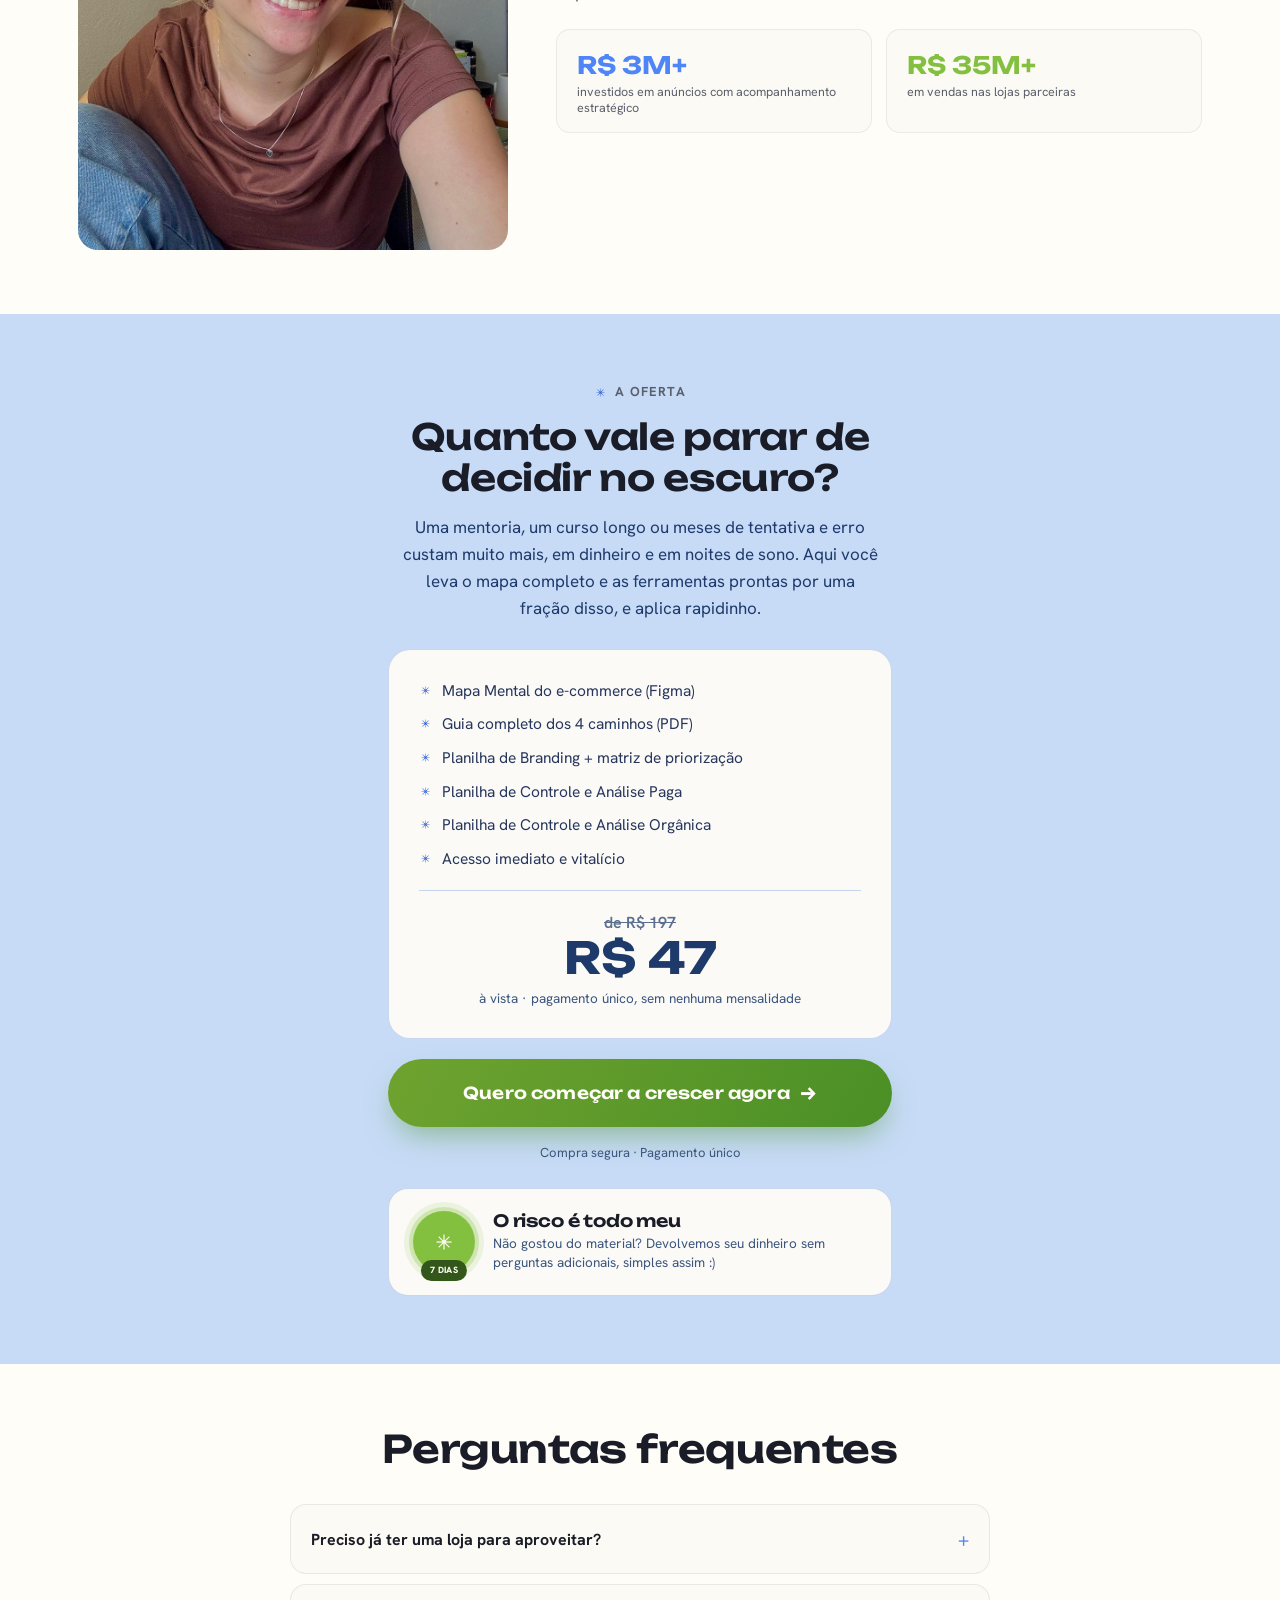
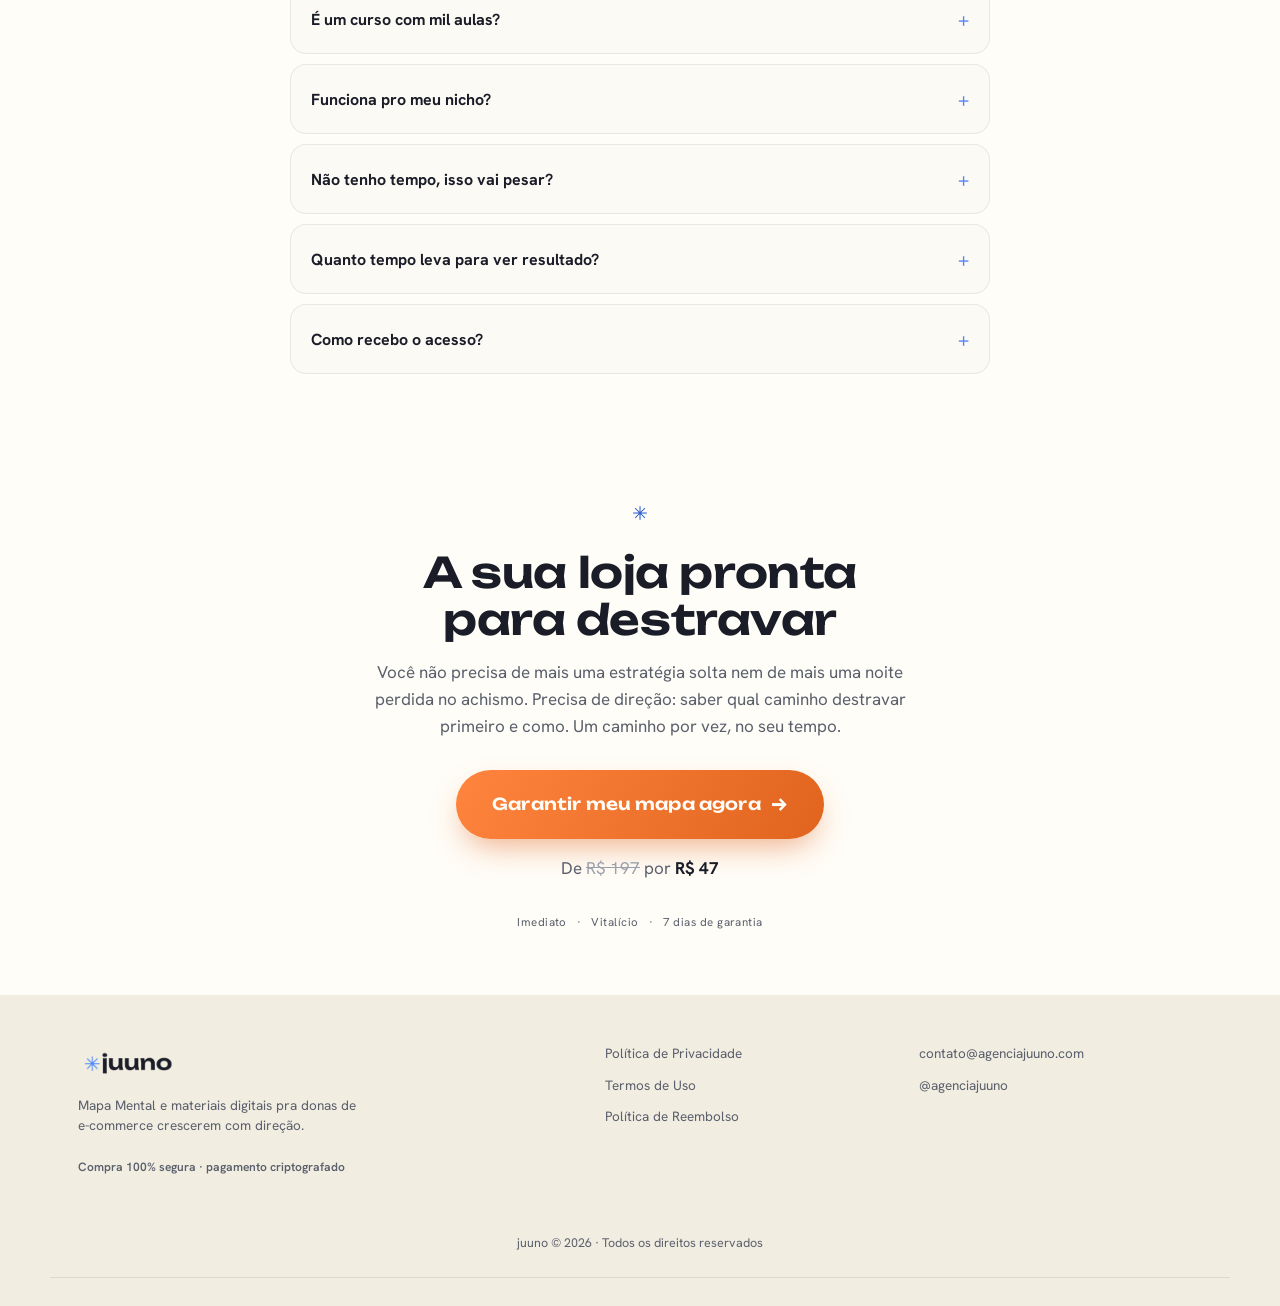
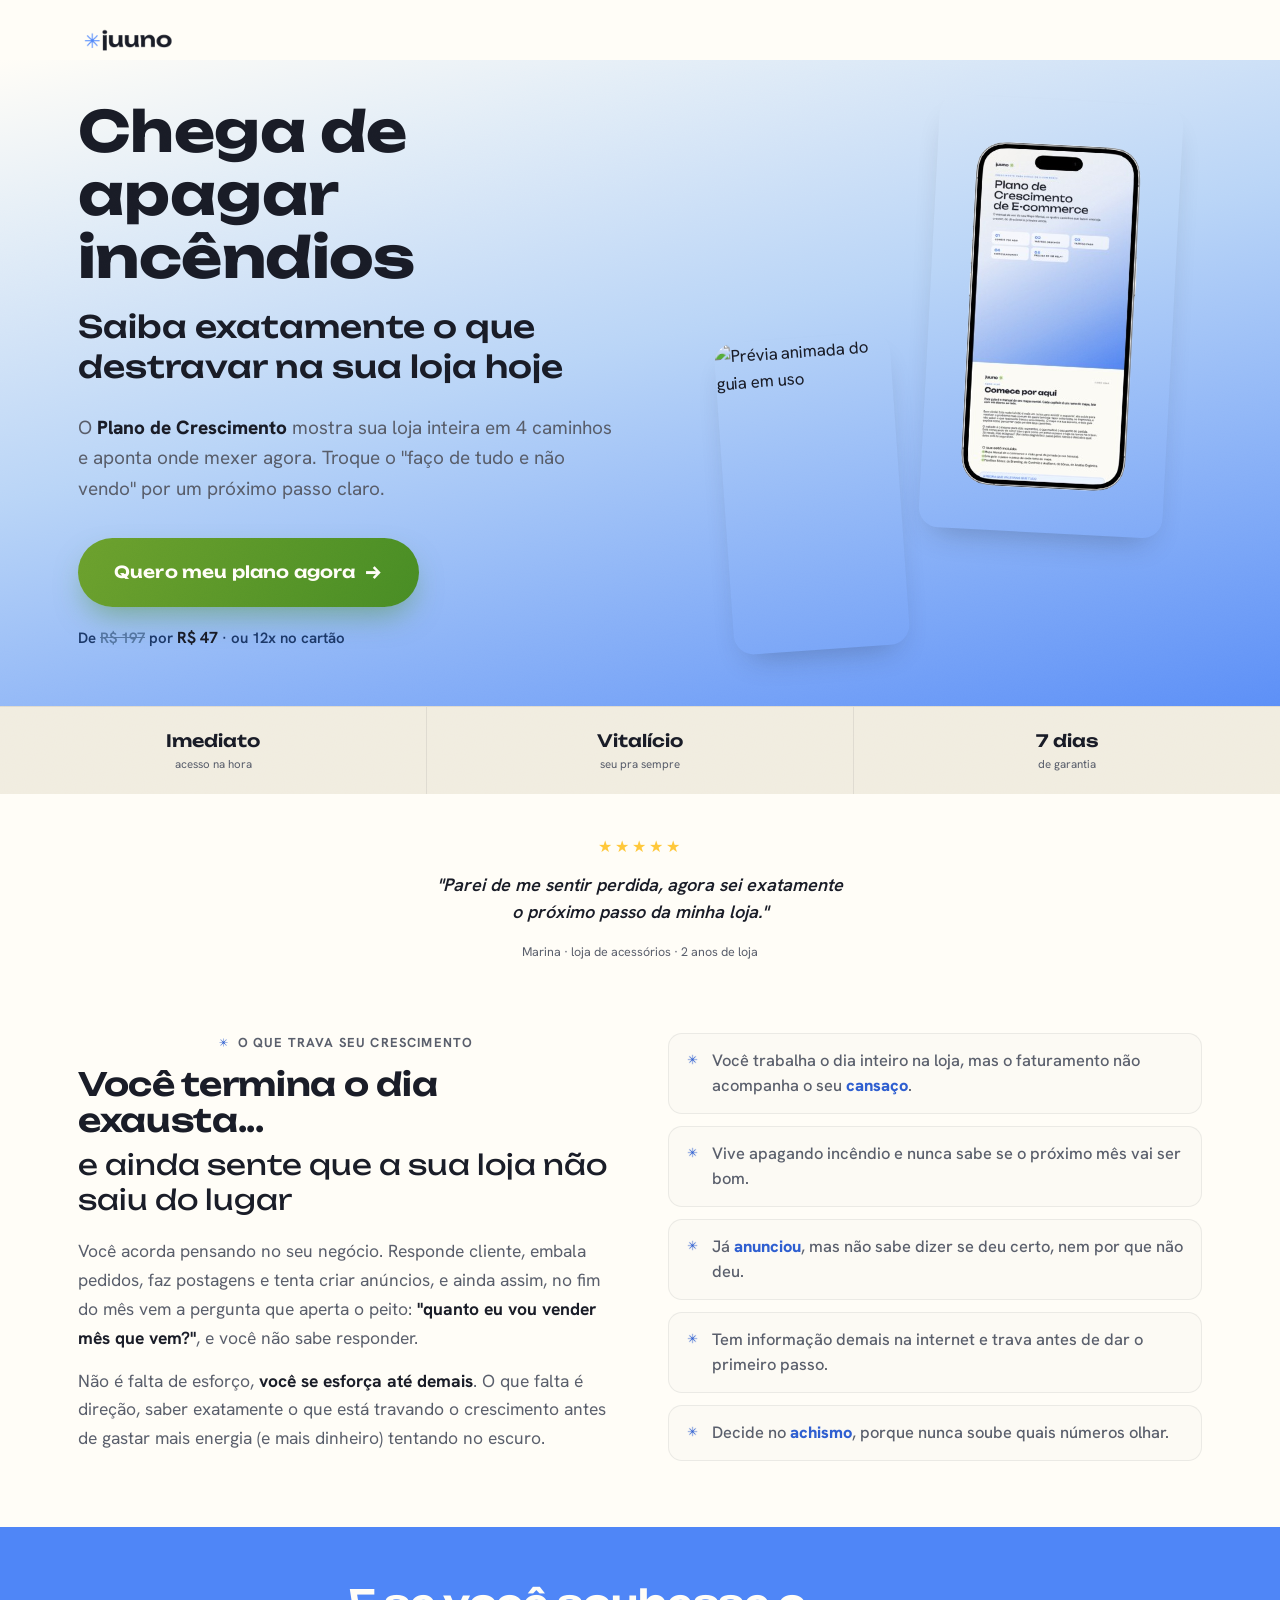
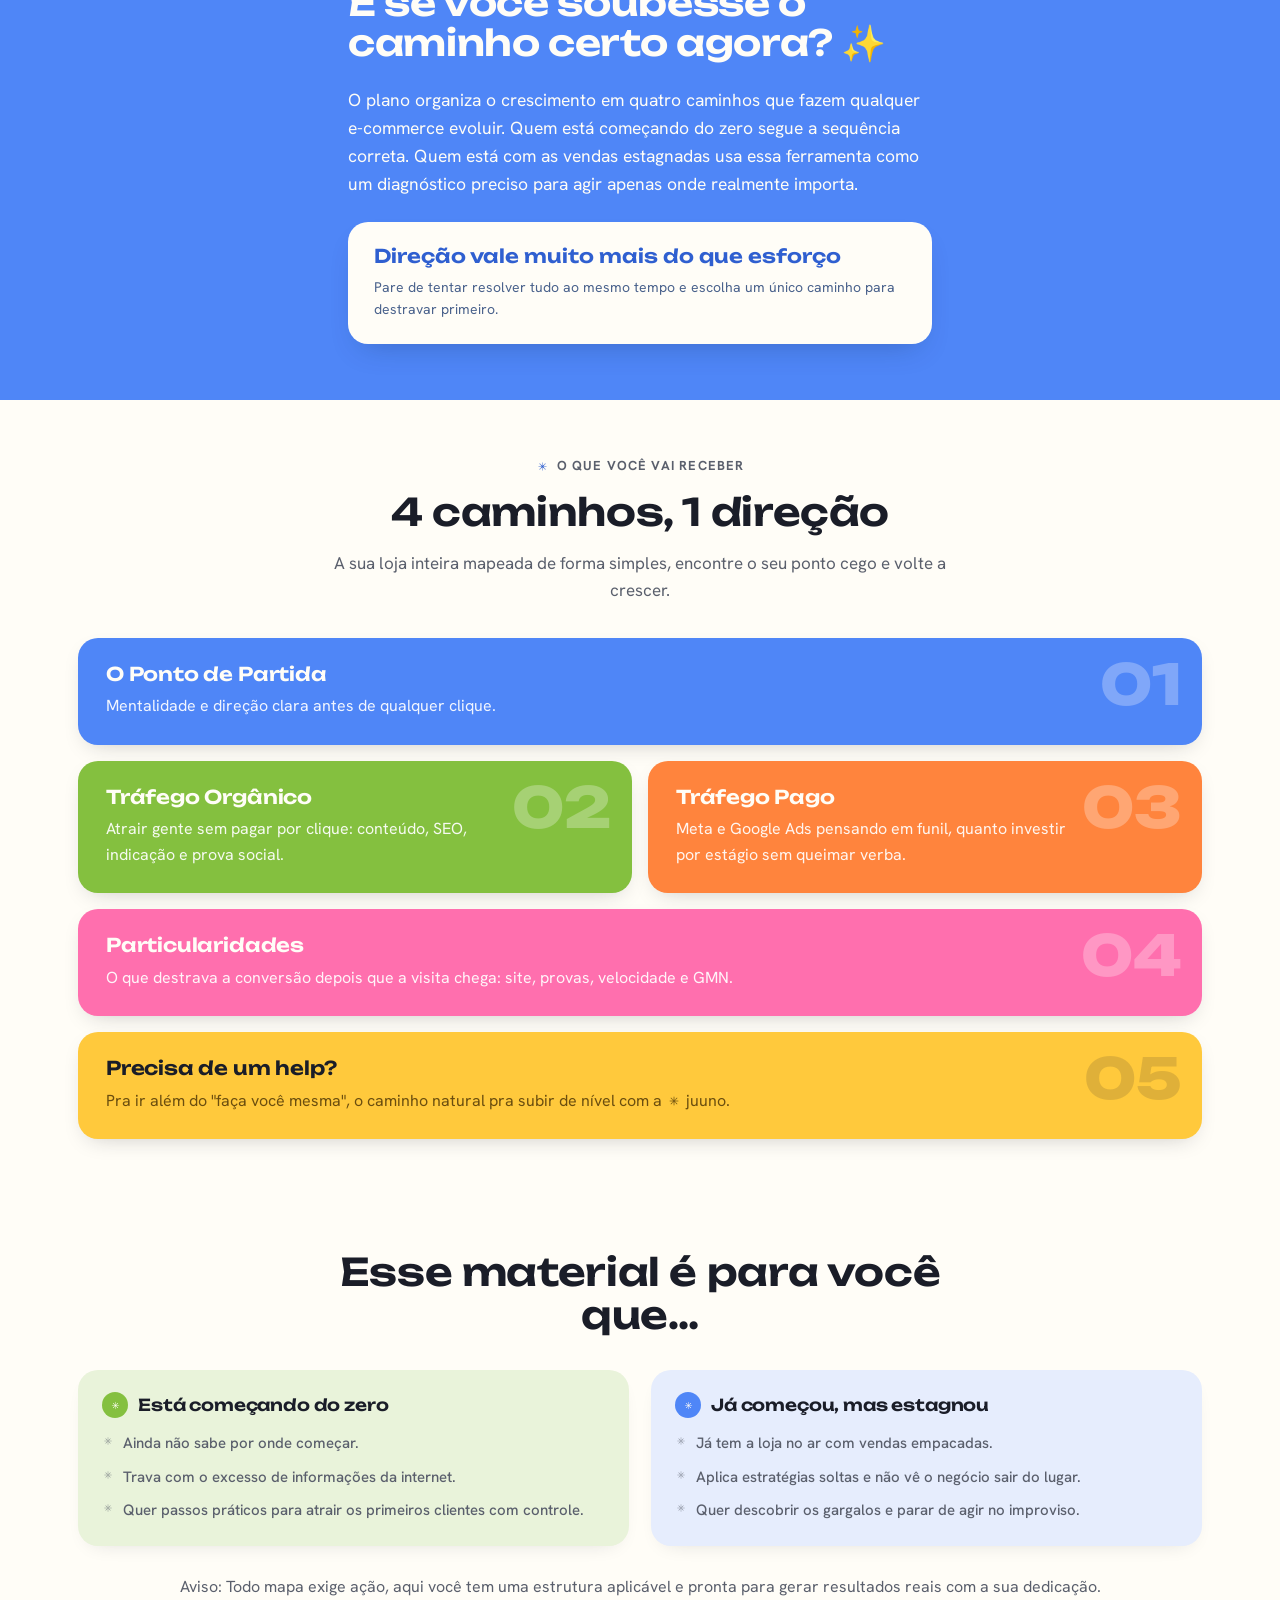
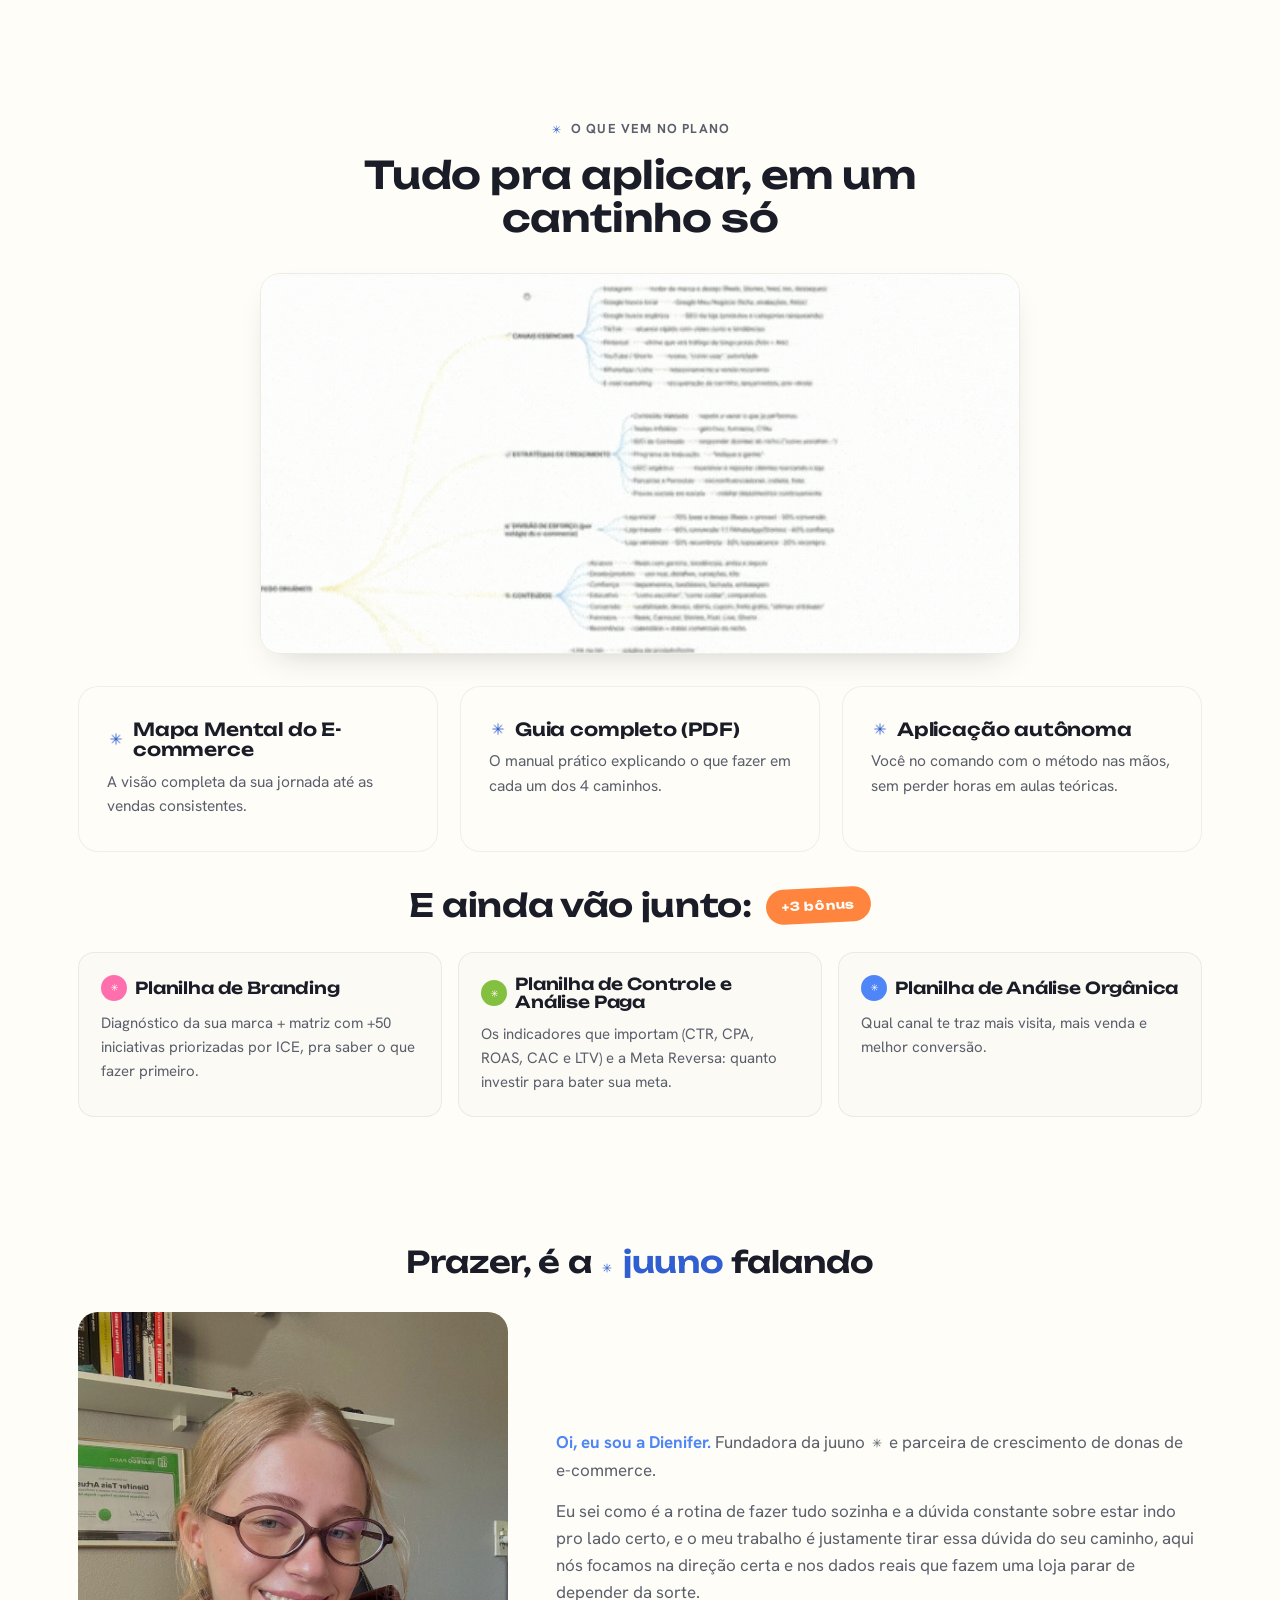
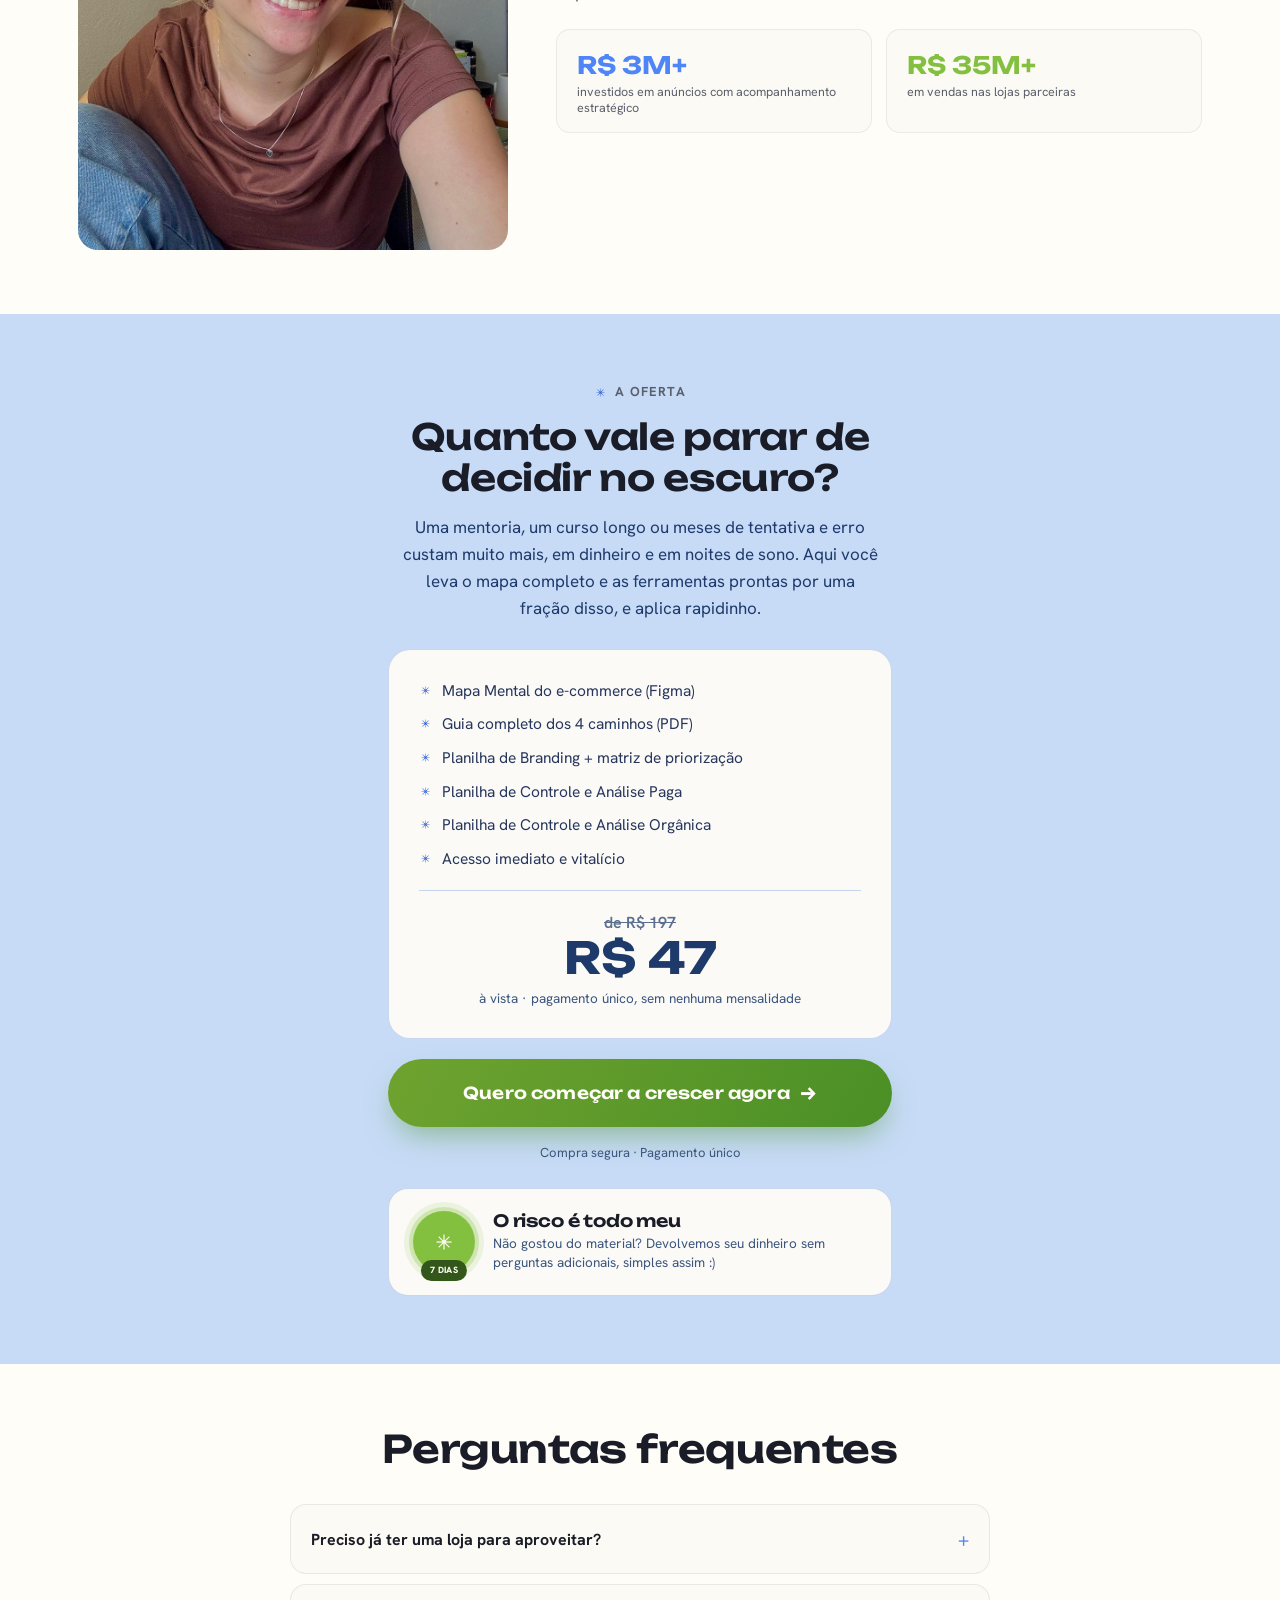
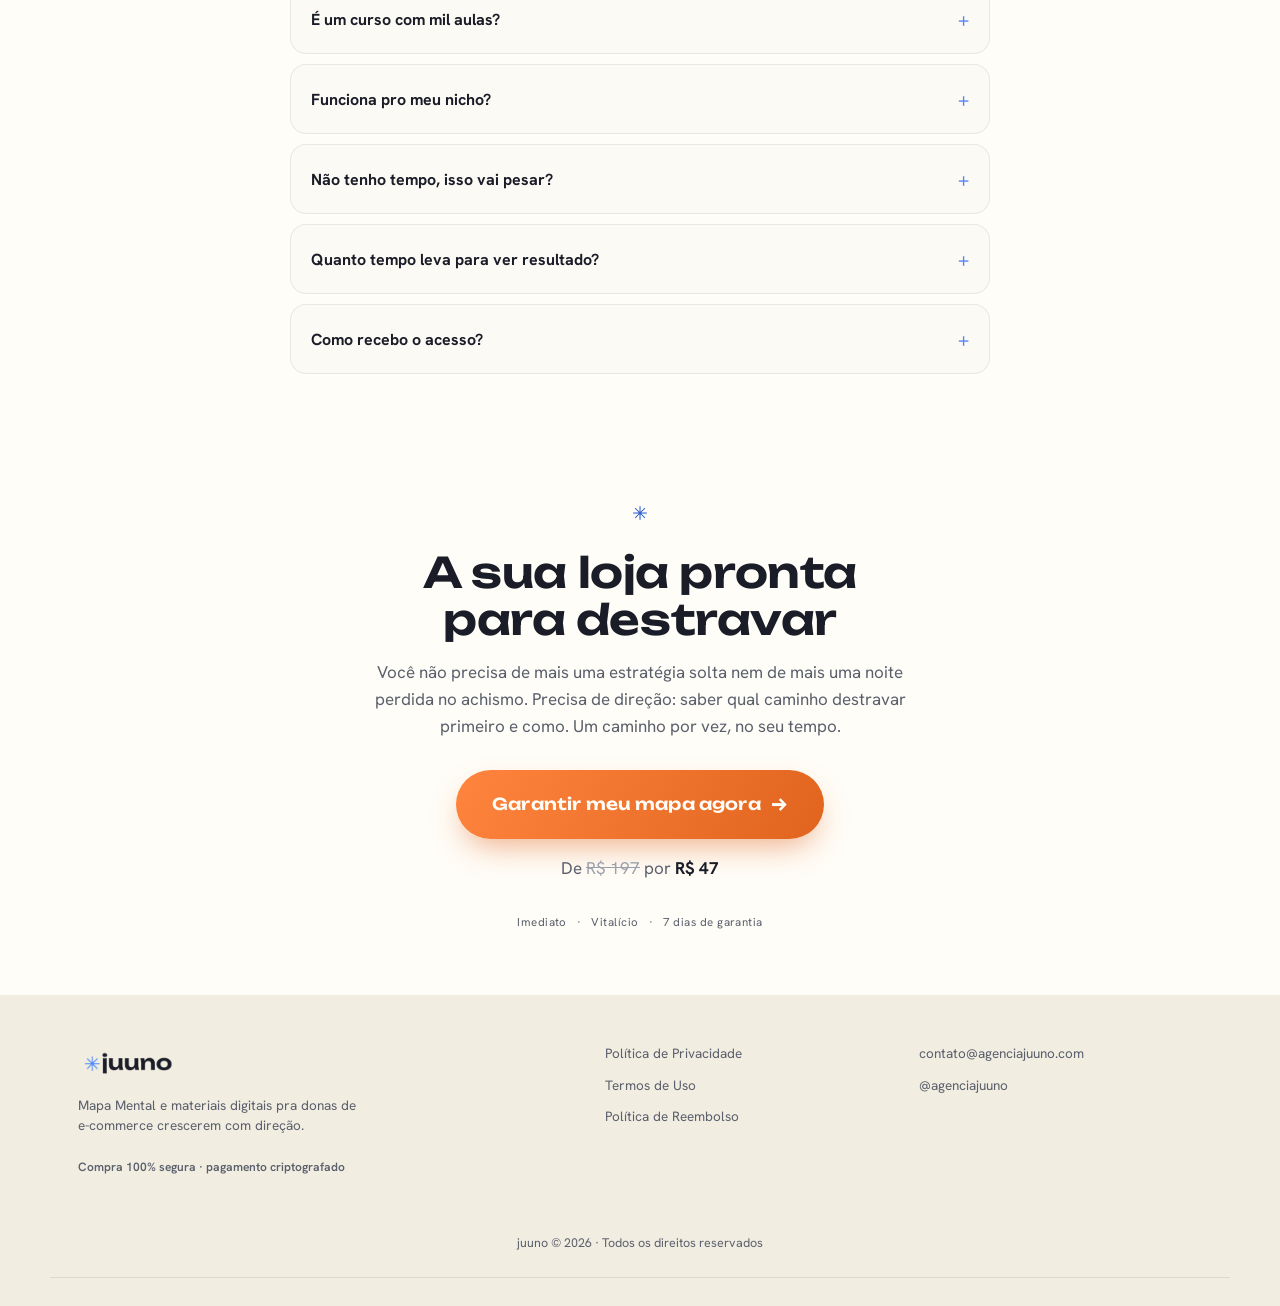
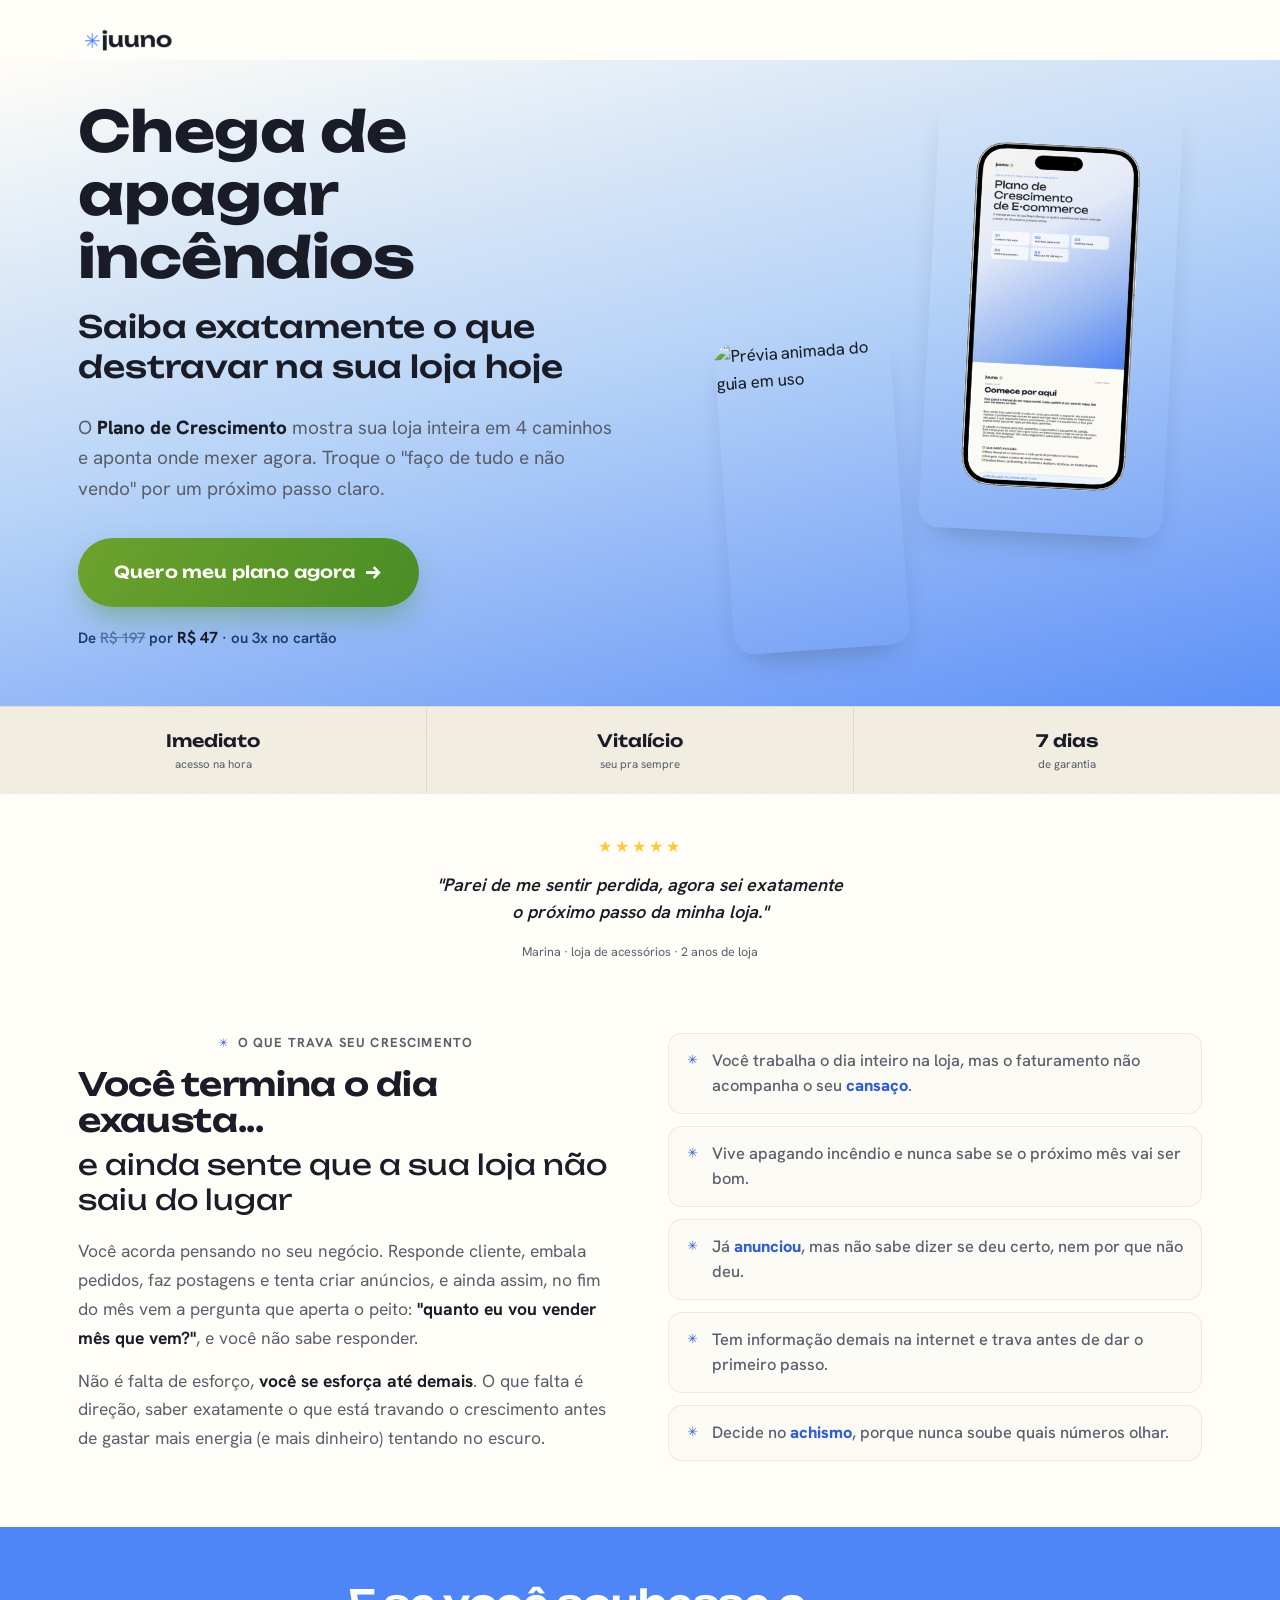
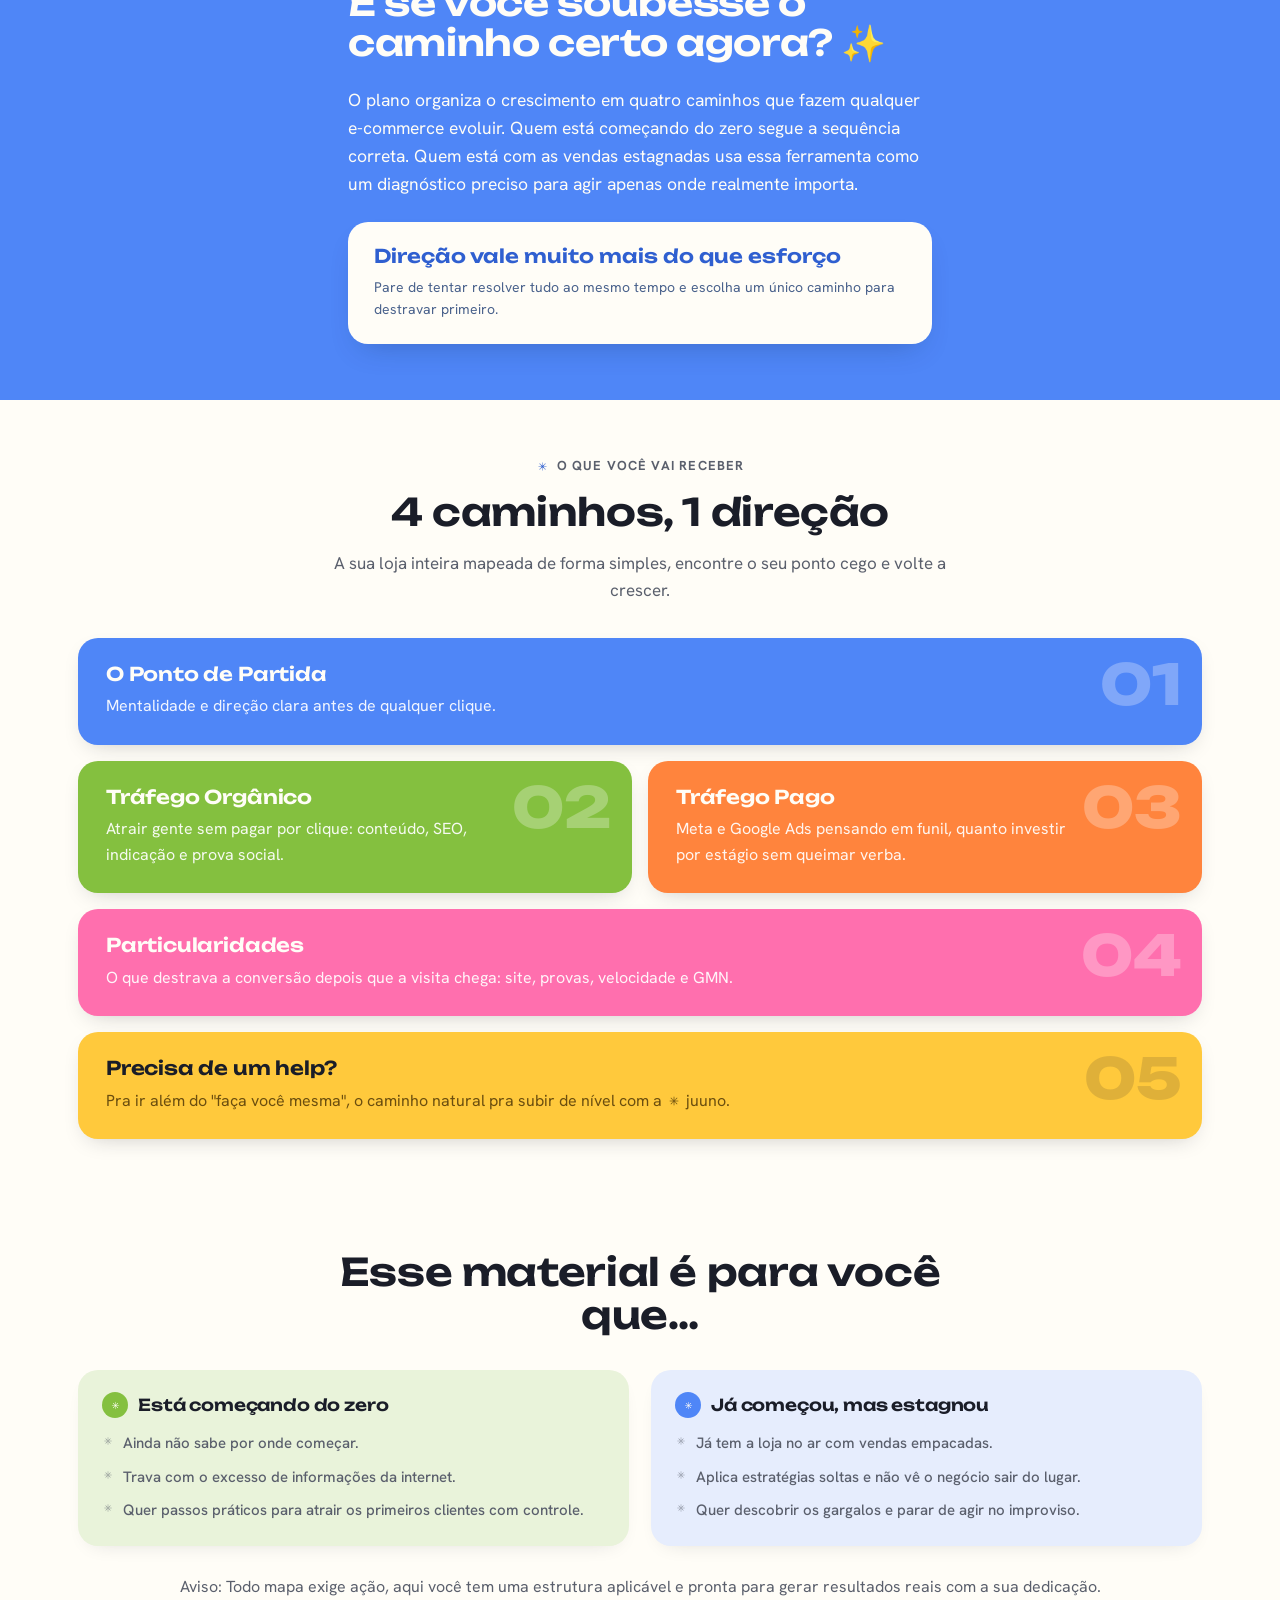
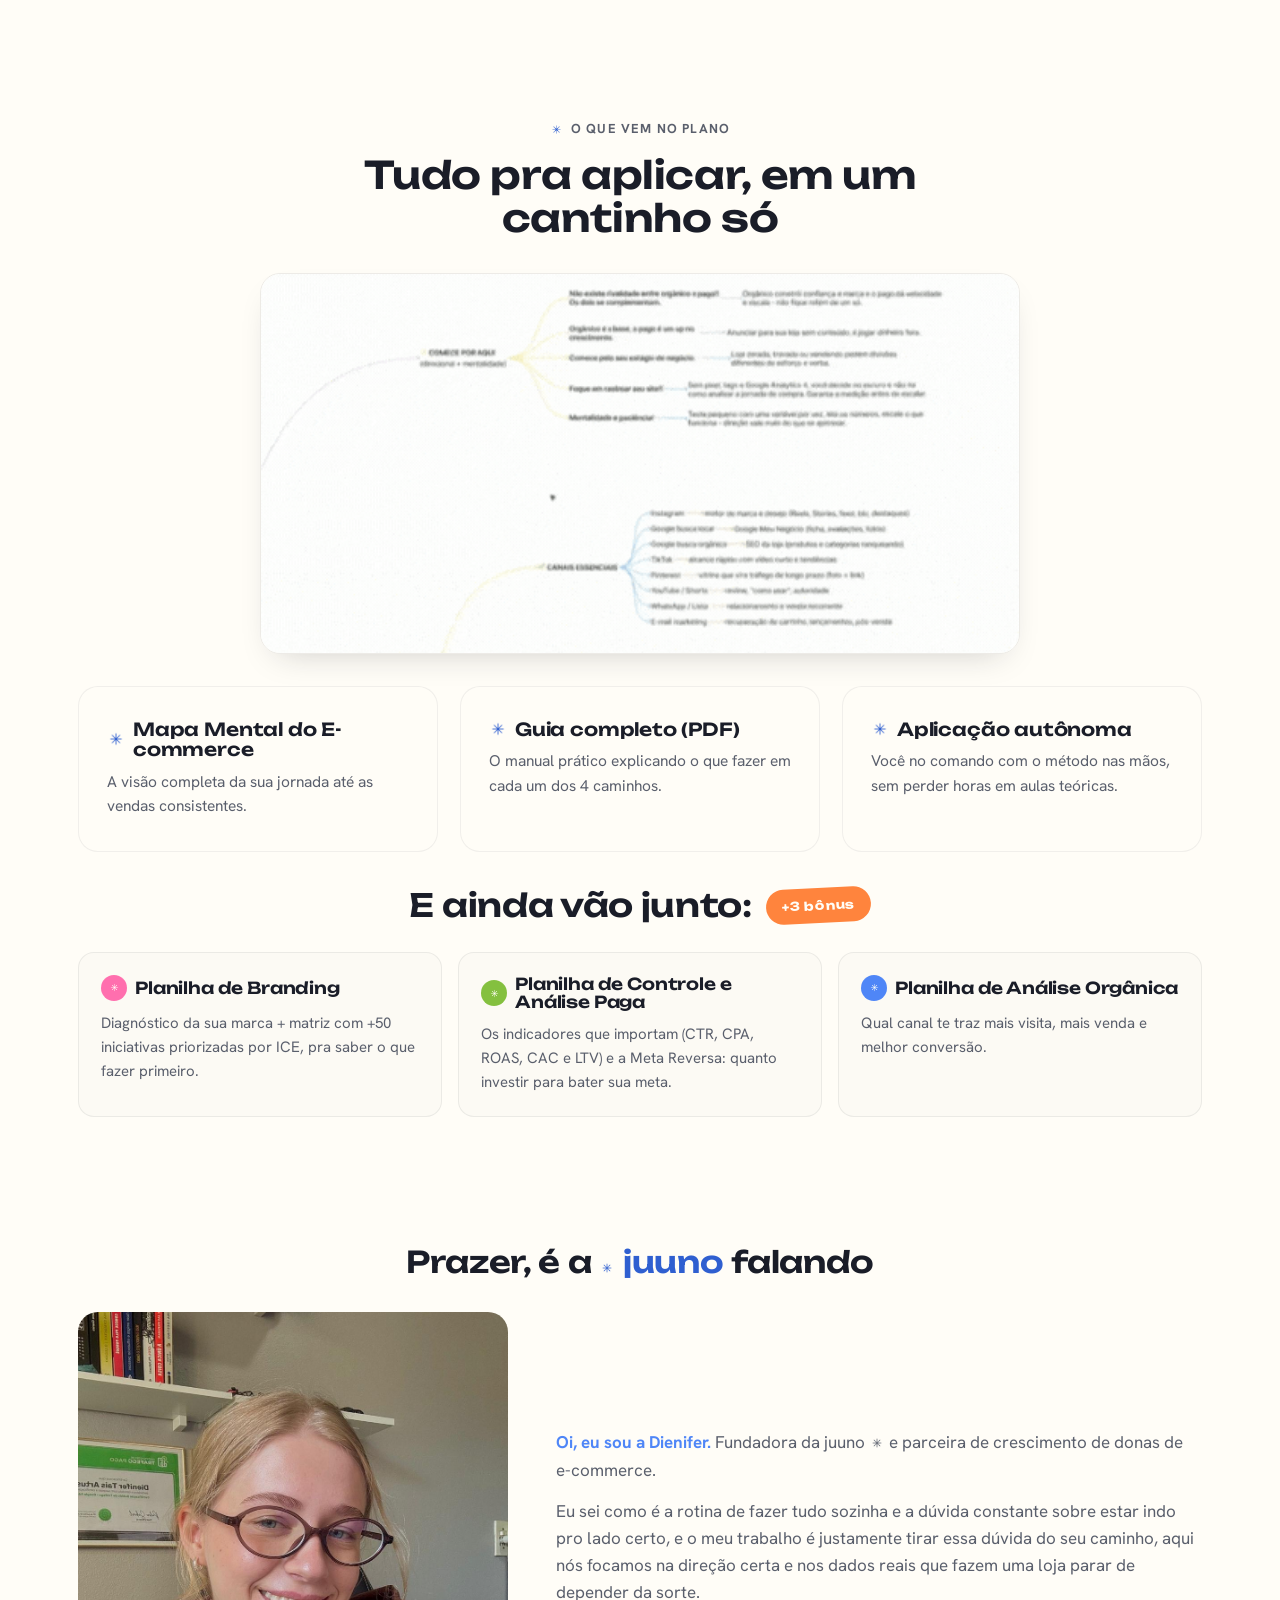
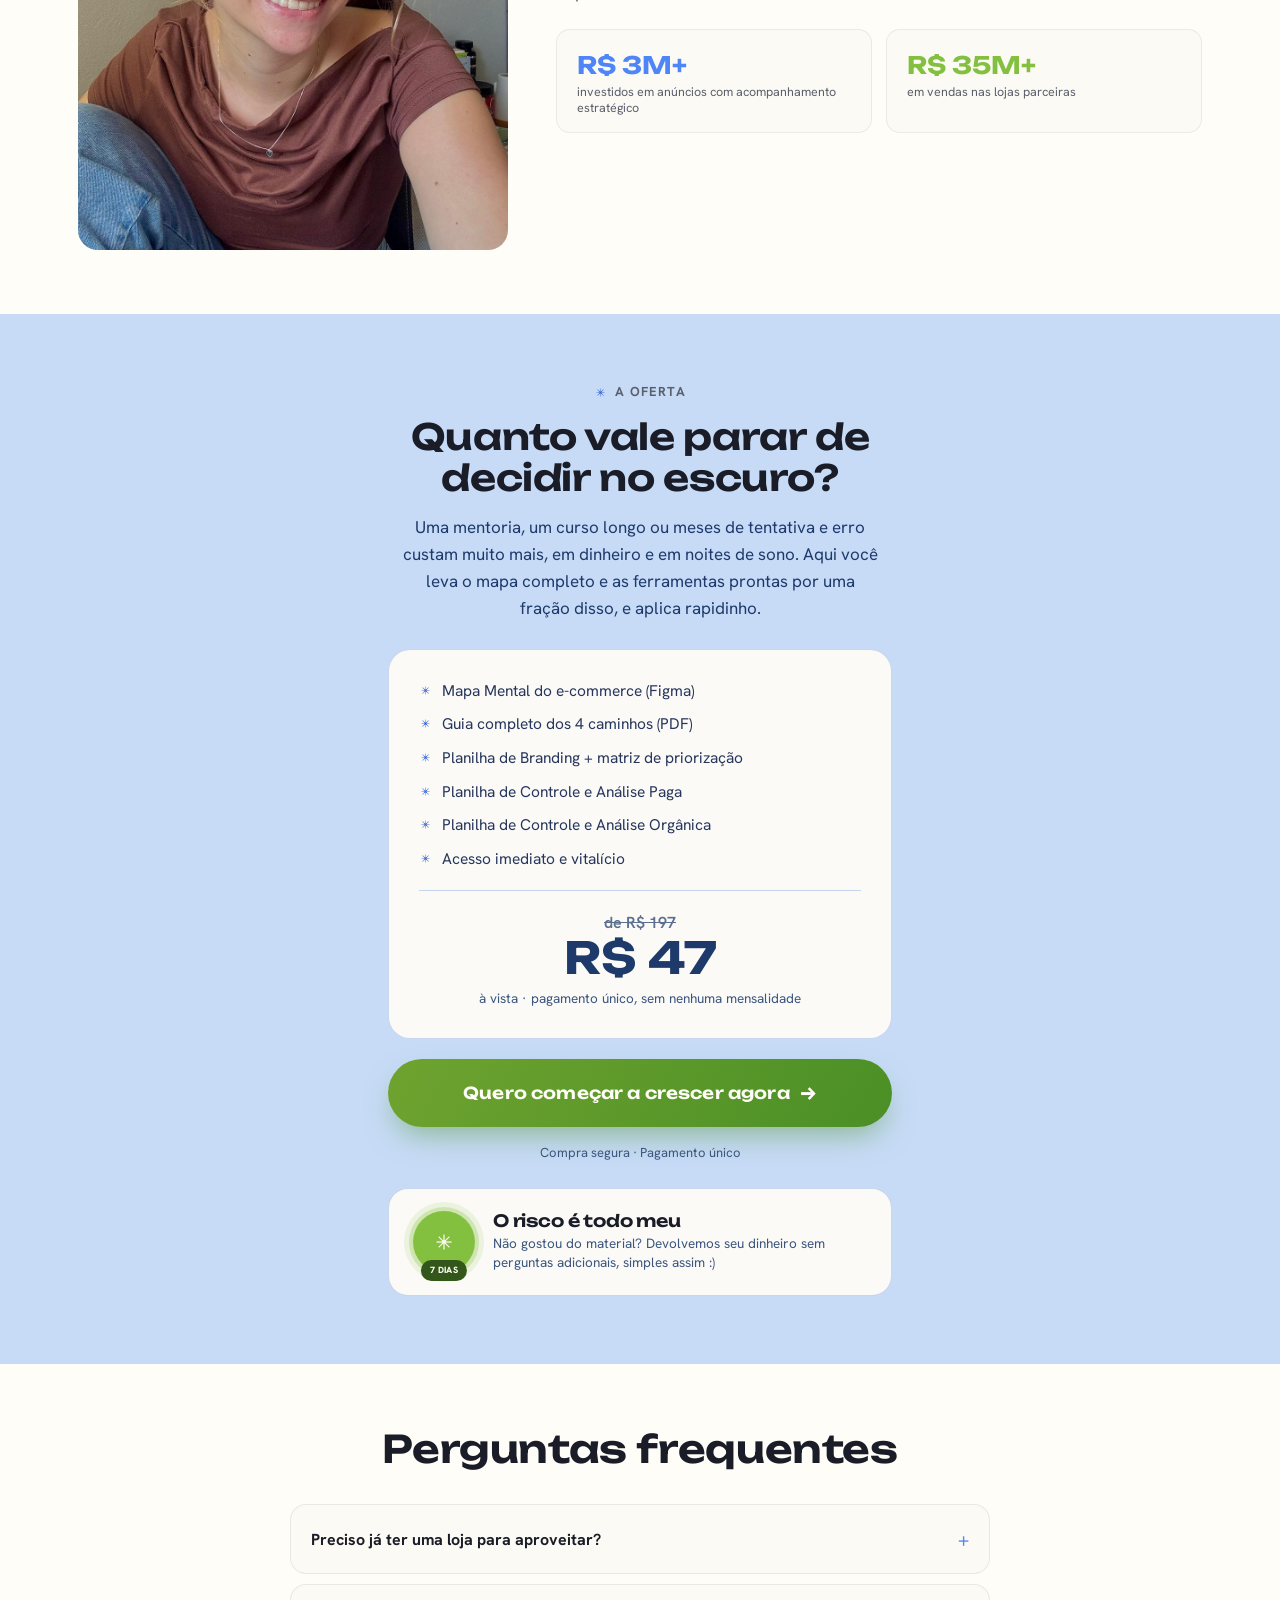
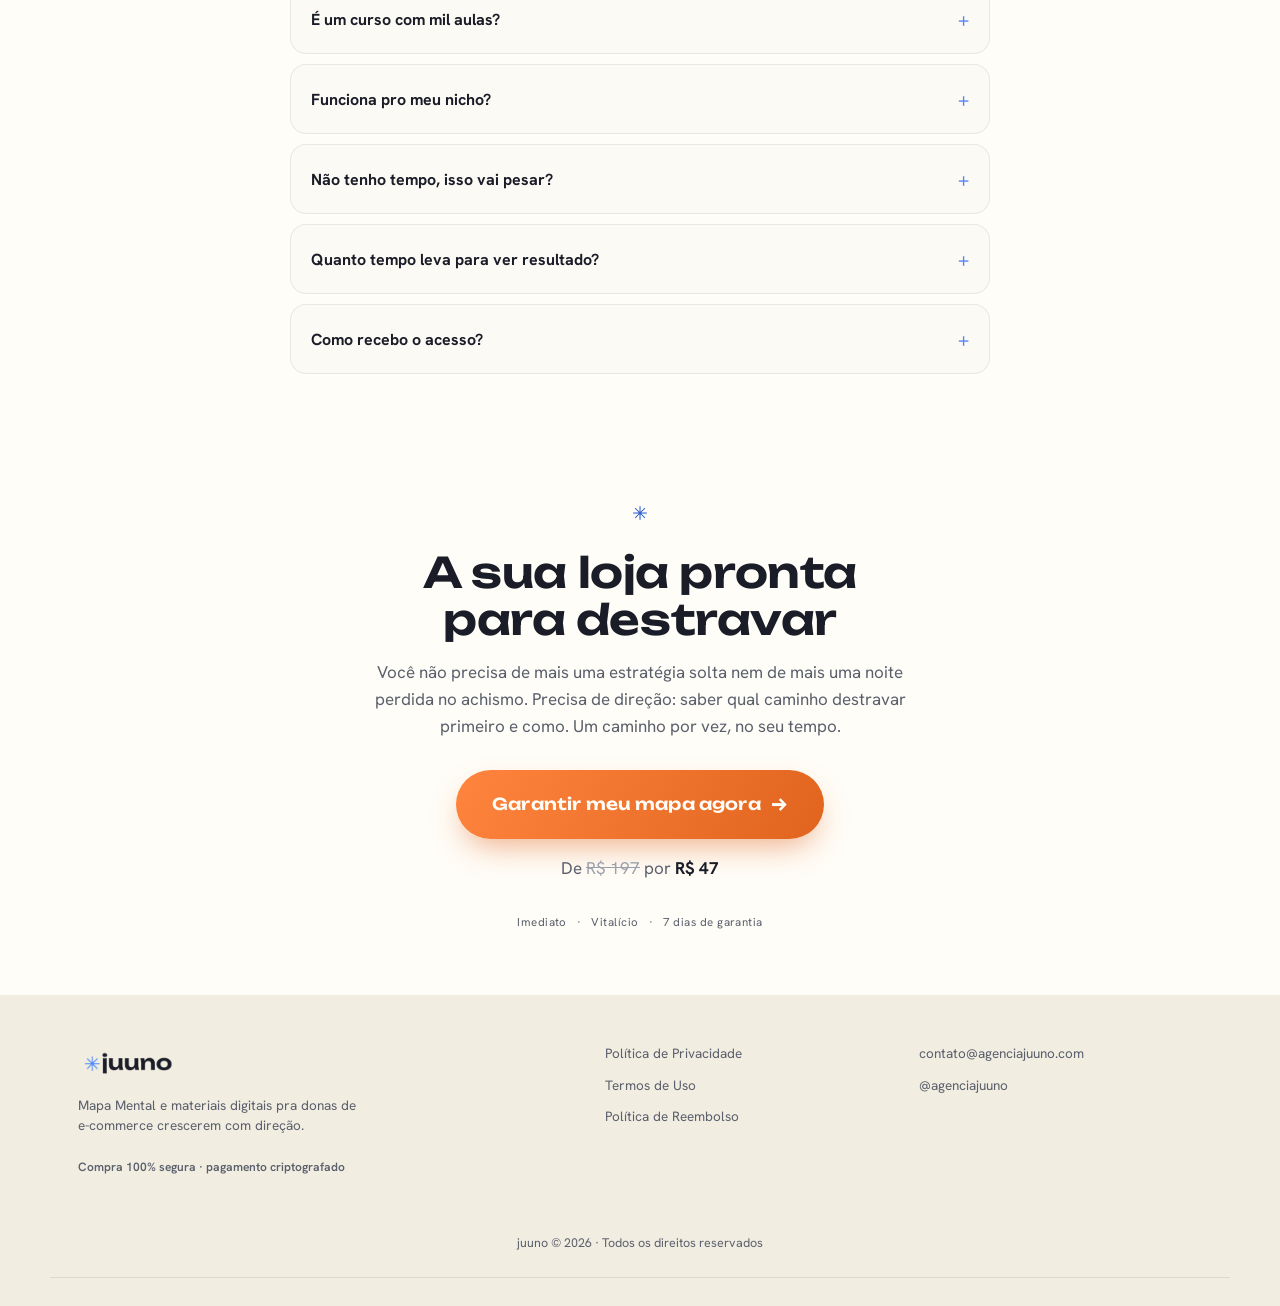
